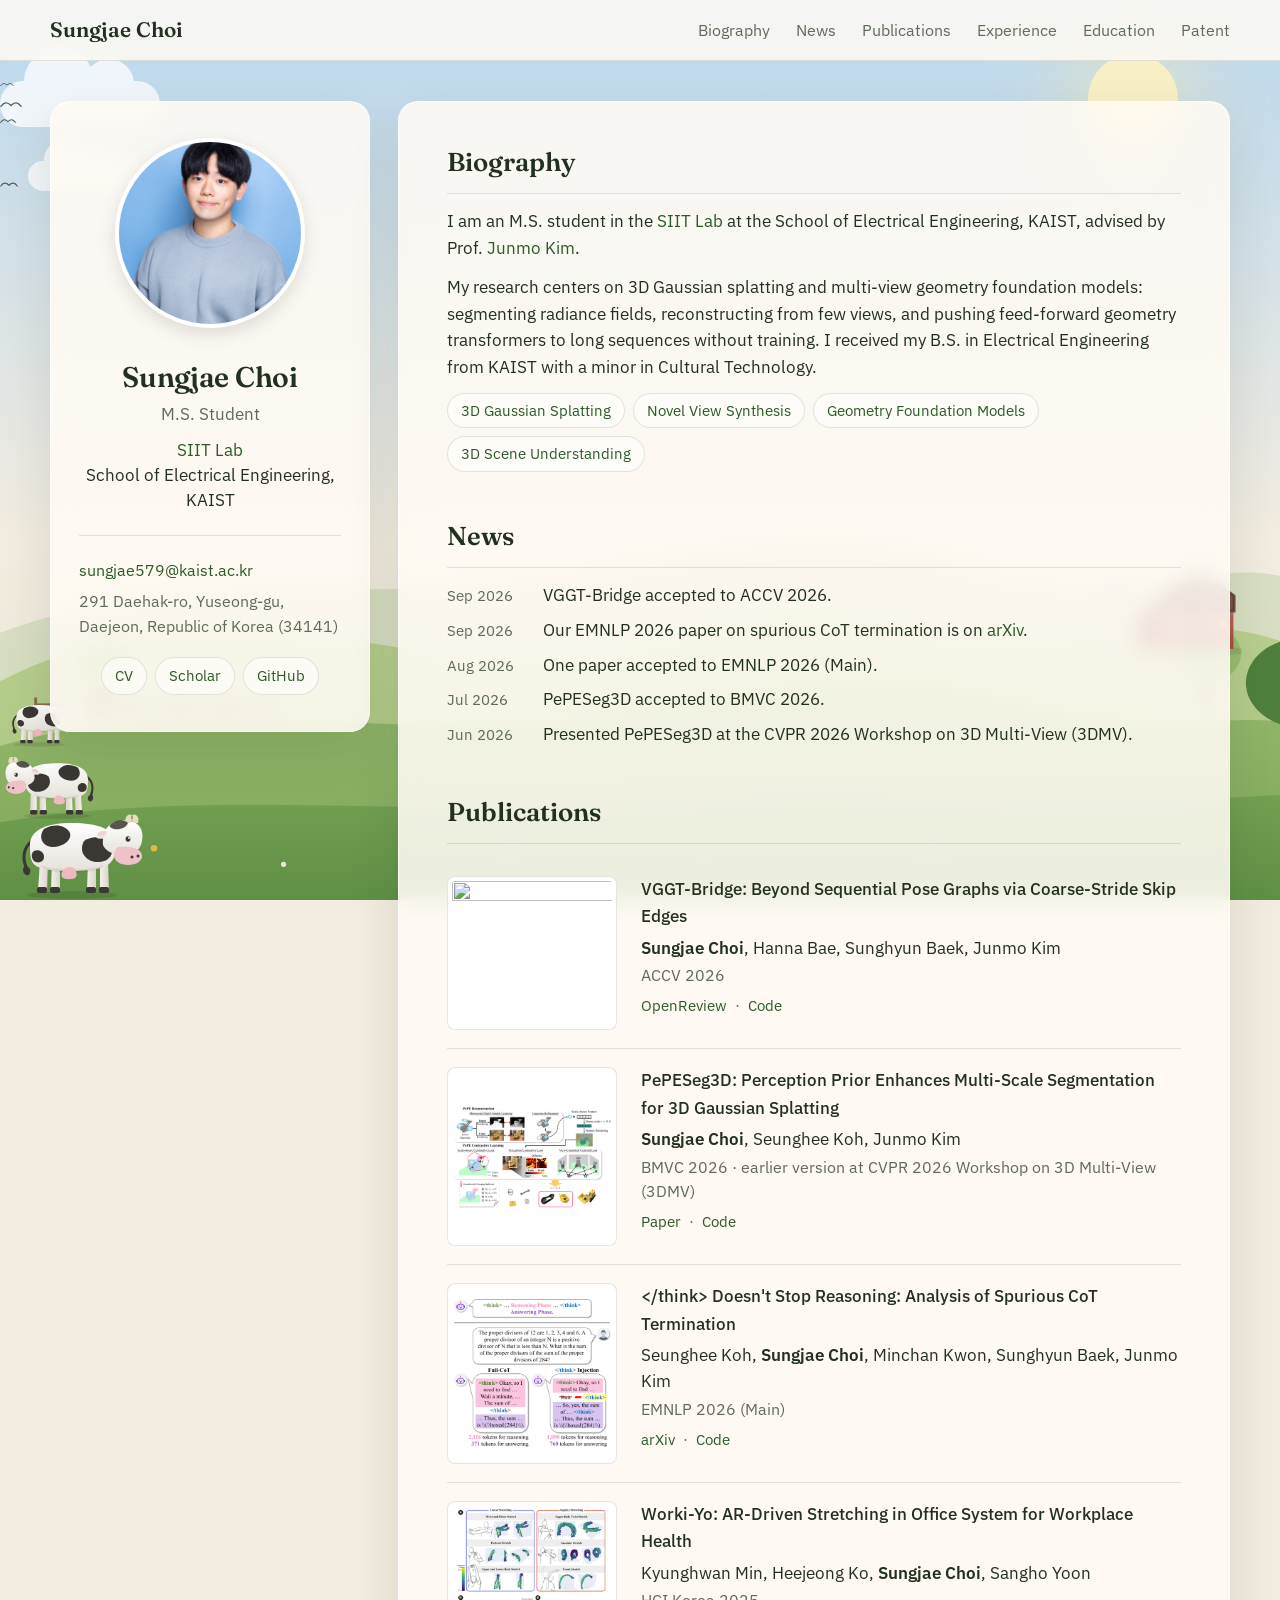
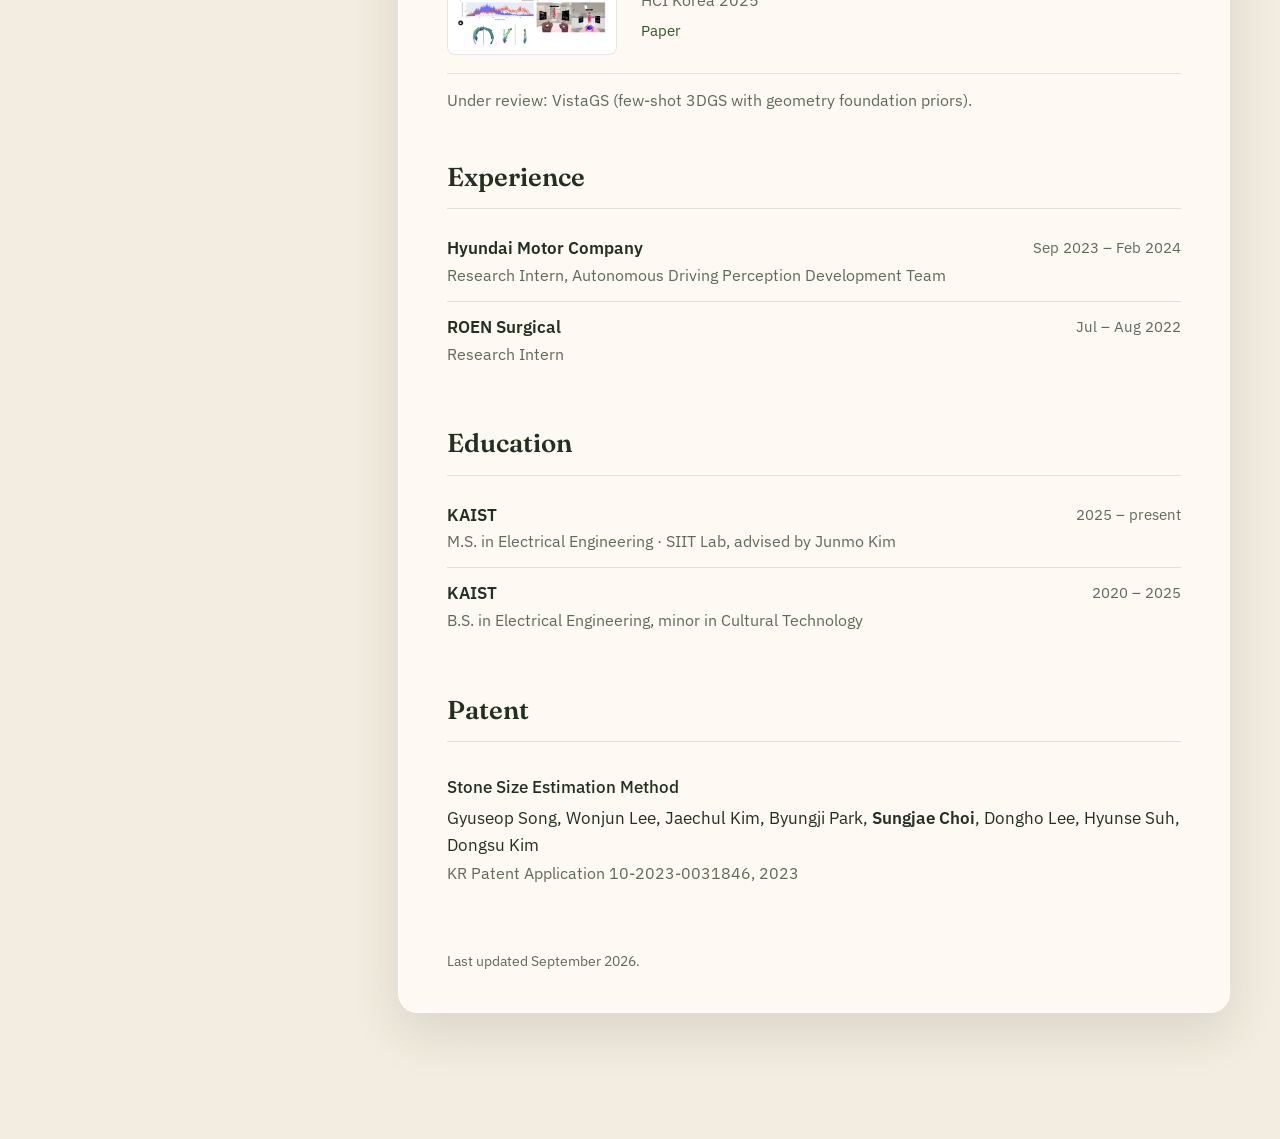
==== index.html @ e8aacbd7 "Add files via upload" ====
<!DOCTYPE html>
<html lang="en">
<head>
<meta charset="UTF-8">
<meta name="viewport" content="width=device-width, initial-scale=1">
<title>Sungjae Choi</title>
<meta name="description" content="Sungjae Choi, M.S. student in Electrical Engineering at KAIST. 3D computer vision, Gaussian splatting, geometry foundation models.">
<link rel="icon" href="data:image/svg+xml,<svg xmlns='http://www.w3.org/2000/svg' viewBox='0 0 100 100'><text y='.9em' font-size='90'>🐄</text></svg>">
<link rel="preconnect" href="https://fonts.googleapis.com">
<link href="https://fonts.googleapis.com/css2?family=Fraunces:opsz,wght@9..144,400;9..144,600&family=IBM+Plex+Sans:ital,wght@0,400;0,500;0,600;1,400&display=swap" rel="stylesheet">
<style>
  :root {
    --ink: #22301f;
    --muted: #5f6b59;
    --link: #2d5a27;
    --rule: rgba(34,48,31,.12);
    --sky-top: #b9d7ee;
    --sky-bot: #f3ece0;
    --hill-far: #b9cf8f;
    --hill-mid: #94b86c;
    --hill-near: #73a052;
    --grass: #5f8f45;
    --tree: #4f7f3d;
    --tree-d: #3f6a32;
    --trunk: #6d4c33;
    --card: rgba(255,251,244,.88);
  }
  * { box-sizing: border-box; }
  html { font-size: clamp(15px, 0.25vw + 13.5px, 17px); scroll-behavior: smooth; scroll-padding-top: 76px; }
  body { margin: 0; font-family: "IBM Plex Sans", system-ui, sans-serif; color: var(--ink); line-height: 1.6; background: var(--sky-bot); min-height: 100vh; }
  a { color: var(--link); text-decoration: none; }
  a:hover, a:focus-visible { text-decoration: underline; }
  a:focus-visible { outline: 2px solid var(--link); outline-offset: 2px; }

  /* ---------- scenery ---------- */
  .scene { position: fixed; inset: 0; z-index: 0; overflow: hidden; pointer-events: none;
    background: linear-gradient(var(--sky-top) 0%, var(--sky-bot) 60%, #e9e6d6 100%); }
  .scene svg { position: absolute; left: 0; width: 100%; }
  .sun { top: 6vh; right: 8vw; width: 90px; height: 90px; border-radius: 50%; background: #fff2c2; box-shadow: 0 0 80px 30px rgba(255,236,170,.45); position: absolute; opacity: .9; }
  .cloud { position: absolute; top: 9vh; width: 160px; height: 46px; background: #fff; border-radius: 40px; opacity: .75; filter: blur(.5px); animation: drift 90s linear infinite; }
  .cloud::before, .cloud::after { content: ""; position: absolute; background: #fff; border-radius: 50%; }
  .cloud::before { width: 70px; height: 70px; left: 24px; top: -34px; }
  .cloud::after  { width: 50px; height: 50px; left: 84px; top: -22px; }
  .cloud.c2 { top: 17vh; transform: scale(.65); animation-duration: 130s; animation-delay: -60s; }
  @keyframes drift { from { left: -220px; } to { left: 110vw; } }
  .birds { position: absolute; top: 0; left: 0; width: 100%; height: 45vh; overflow: visible; }
  .bird { position: absolute; top: var(--by, 12vh); width: var(--bw, 22px); animation: fly var(--bt, 50s) linear infinite; animation-delay: var(--bd, 0s); opacity: .8; }
  .bird svg { overflow: visible; }
  .bird path { animation: flap .9s ease-in-out infinite; animation-delay: var(--bd, 0s); transform-origin: 50% 50%; }
  @keyframes fly  { from { left: -60px; } to { left: 108vw; } }
  @keyframes flap { 0%,100% { transform: scaleY(1) } 50% { transform: scaleY(.35) } }
  .hills { bottom: 0; height: 72vh; }
  .hills.far { z-index: 1; } .hills.mid { z-index: 2; } .hills.near { z-index: 3; }
  .prop { position: absolute; z-index: 3; height: auto; }
  .prop.barn { right: 3vw; bottom: 27vh; width: 150px; left: auto; }
  .prop.fence { left: 2vw; bottom: 20vh; width: 260px; }
  .ufo { position: absolute; z-index: 6; width: 140px; height: 70px; will-change: transform; filter: drop-shadow(0 8px 14px rgba(0,0,0,.18)); }
  .ufo .lights circle { animation: blink 1s linear infinite; }
  .ufo .lights circle:nth-child(2) { animation-delay: .33s; } .ufo .lights circle:nth-child(3) { animation-delay: .66s; }
  @keyframes blink { 0%,60% { fill: #ffe066 } 61%,100% { fill: #b56b6b } }
  .ufo .disc { animation: hover 2.4s ease-in-out infinite; }
  @keyframes hover { 0%,100% { transform: translateY(0) } 50% { transform: translateY(-3px) } }
  .beam { position: absolute; z-index: 5; transform-origin: 50% 0; opacity: 0; pointer-events: none;
          background: linear-gradient(rgba(190,255,190,.85), rgba(160,255,200,.35) 60%, rgba(160,255,200,0));
          clip-path: polygon(38% 0, 62% 0, 100% 100%, 0 100%); transition: opacity .4s; }
  .beam.on { opacity: 1; animation: beamwobble .5s ease-in-out infinite; }
  @keyframes beamwobble { 0%,100% { transform: scaleX(1) } 50% { transform: scaleX(1.06) } }
  .storm { position: absolute; inset: 0; z-index: 4; pointer-events: none; opacity: 0; transition: opacity 1.4s ease;
           background: linear-gradient(rgba(44,36,74,.85) 0%, rgba(74,60,110,.6) 45%, rgba(40,60,50,.35) 100%); }
  .storm.on { opacity: 1; }
  .flash { position: absolute; inset: 0; z-index: 7; pointer-events: none; background: #fff; opacity: 0; }
  .bolt { position: absolute; z-index: 7; width: 90px; height: auto; opacity: 0; pointer-events: none;
          filter: drop-shadow(0 0 8px #fff) drop-shadow(0 0 22px #b9d7ff); }
  .shake { animation: shake .35s linear; }
  @keyframes shake { 0%,100% { transform: translate(0,0) } 20% { transform: translate(-3px,2px) } 40% { transform: translate(3px,-2px) } 60% { transform: translate(-2px,-2px) } 80% { transform: translate(2px,2px) } }
  .herd { position: absolute; left: 0; right: 0; bottom: 0; height: 36vh; z-index: 4; }
  .cow { position: absolute; bottom: var(--y, 4vh); width: var(--w, 110px); height: auto; animation: walk var(--t, 60s) linear infinite; animation-delay: var(--d, 0s); }
  .body { animation: bob 1.2s ease-in-out infinite; transform-origin: 50% 100%; }
  .tail { transform-origin: 32px 40px; animation: swish 3.2s ease-in-out infinite; }
  .head { transform-origin: 104px 40px; animation: nod 2.4s ease-in-out infinite; }
  .leg { transform-box: fill-box; transform-origin: 50% 0; animation: step 1.2s ease-in-out infinite; }
  .leg.lB { animation-delay: -.6s; }
  @keyframes step { 0%,100% { transform: rotate(9deg) } 50% { transform: rotate(-9deg) } }
  @keyframes nod  { 0%,100% { transform: rotate(0deg) } 50% { transform: rotate(3deg) } }
  .cow.rev { animation-name: walkrev; }
  .cow.rev svg { transform: scaleX(-1); }
  @keyframes walk    { from { left: -160px; } to { left: 105vw; } }
  @keyframes walkrev { from { left: 105vw; } to { left: -160px; } }
  @keyframes bob   { 0%,100% { transform: translateY(0) } 50% { transform: translateY(-1.5px) } }
  @keyframes swish { 0%,100% { transform: rotate(-10deg) } 50% { transform: rotate(16deg) } }
  @media (prefers-reduced-motion: reduce) {
    .cloud, .cow, .body, .tail, .head, .leg, .bird, .bird path { animation: none; }
    .cow { left: var(--sx, 20vw); } .cow.rev { left: var(--sx, 60vw); } .bird { left: var(--bsx, 30vw); }
  }

  /* ---------- nav ---------- */
  nav { position: sticky; top: 0; z-index: 20; background: rgba(255,251,244,.85); backdrop-filter: blur(10px); -webkit-backdrop-filter: blur(10px); border-bottom: 1px solid var(--rule); }
  nav .inner { width: min(1180px, 94vw); margin: 0 auto; display: flex; align-items: center; justify-content: space-between; height: 60px; }
  nav .brand { font-family: "Fraunces", Georgia, serif; font-weight: 600; font-size: 1.25rem; color: var(--ink); }
  nav .brand:hover { text-decoration: none; }
  nav ul { list-style: none; display: flex; gap: 26px; margin: 0; padding: 0; }
  nav ul a { color: var(--muted); font-size: .95rem; }
  nav ul a:hover { color: var(--ink); text-decoration: none; }

  /* ---------- layout ---------- */
  .wrap { position: relative; z-index: 10; width: min(1180px, 94vw); margin: 0 auto; padding: 40px 0 14vh; display: grid; grid-template-columns: 320px 1fr; gap: 28px; align-items: start; }
  .card { background: var(--card); backdrop-filter: blur(10px); -webkit-backdrop-filter: blur(10px); border: 1px solid rgba(255,255,255,.7); border-radius: 20px; box-shadow: 0 20px 50px rgba(34,48,31,.12); }
  aside.card { position: sticky; top: 84px; padding: 36px 28px; text-align: center; }
  aside img { width: 190px; height: 190px; object-fit: cover; border-radius: 50%; background: #e8efe4; border: 4px solid #fff; box-shadow: 0 6px 18px rgba(0,0,0,.12); }
  aside h1 { font-family: "Fraunces", Georgia, serif; font-size: 1.7rem; font-weight: 600; margin: 18px 0 2px; letter-spacing: -0.01em; }
  aside .role { color: var(--muted); margin: 0 0 10px; }
  aside .aff { margin: 0; line-height: 1.5; }
  aside hr { border: 0; border-top: 1px solid var(--rule); margin: 22px 0; }
  aside .contact { text-align: left; font-size: .93rem; color: var(--muted); }
  aside .contact p { margin: 0 0 6px; }
  aside .icons { display: flex; justify-content: center; gap: 8px; margin-top: 18px; flex-wrap: wrap; }
  aside .icons a { padding: 6px 13px; border: 1px solid var(--rule); border-radius: 999px; font-size: .9rem; background: rgba(255,255,255,.6); }
  aside .icons a:hover { background: #fff; border-color: var(--link); text-decoration: none; }

  .content.card { padding: 40px 48px; }
  section + section { margin-top: 44px; }
  h2 { font-family: "Fraunces", Georgia, serif; font-size: 1.55rem; font-weight: 600; margin: 0 0 14px; padding-bottom: 10px; border-bottom: 1px solid var(--rule); }
  p { margin: 0 0 12px; }
  .tags { display: flex; flex-wrap: wrap; gap: 8px; margin-top: 6px; }
  .tags span { padding: 5px 13px; border: 1px solid var(--rule); border-radius: 999px; font-size: .88rem; color: var(--link); background: rgba(255,255,255,.5); }

  .news p { display: grid; grid-template-columns: 84px 1fr; gap: 12px; margin: 0 0 8px; }
  .news .d { color: var(--muted); font-size: .92rem; padding-top: 1px; }

  .pub { display: flex; gap: 24px; padding: 18px 0; border-bottom: 1px solid var(--rule); }
  .pub:last-child { border-bottom: 0; }
  .pub img { width: 170px; height: auto; aspect-ratio: 3/2; object-fit: contain; border-radius: 8px; flex-shrink: 0; background: #fff; border: 1px solid var(--rule); padding: 4px; }
  .pub .title { font-weight: 500; font-size: 1.02rem; margin: 0 0 4px; }
  .pub .authors { margin: 0 0 2px; }
  .pub .venue { color: var(--muted); margin: 0 0 6px; font-size: .93rem; }
  .pub .plinks { font-size: .9rem; }
  .pub .plinks a + a::before { content: "·"; color: var(--muted); margin: 0 8px; }
  .me { font-weight: 600; }
  .sub { color: var(--muted); font-size: .93rem; }
  .item { display: grid; grid-template-columns: 1fr auto; gap: 16px; padding: 12px 0; border-bottom: 1px solid var(--rule); }
  .item:last-child { border-bottom: 0; }
  .item .when { color: var(--muted); font-size: .92rem; white-space: nowrap; }
  footer { margin-top: 40px; color: var(--muted); font-size: .85rem; }

  @media (max-width: 900px) {
    .wrap { grid-template-columns: 1fr; }
    aside.card { position: static; }
    nav ul { display: none; }
    .content.card { padding: 28px 22px; }
    .pub { flex-direction: column; gap: 12px; }
    .pub img { width: 100%; }
    .prop.barn { width: 110px; }
    .prop.fence { display: none; }
  }
</style>
</head>
<body>

<div class="scene" aria-hidden="true">
  <div class="sun"></div>
  <div class="cloud"></div>
  <div class="cloud c2"></div>
  <div class="birds">
    <div class="bird" style="--by:11vh; --bw:22px; --bt:48s; --bd:-5s; --bsx:20vw"><svg viewBox="0 0 24 10"><path d="M1,8 Q6,1 12,7 Q18,1 23,8" fill="none" stroke="#3a3f36" stroke-width="1.6" stroke-linecap="round"/></svg></div>
    <div class="bird" style="--by:13vh; --bw:16px; --bt:52s; --bd:-7s; --bsx:24vw"><svg viewBox="0 0 24 10"><path d="M1,8 Q6,1 12,7 Q18,1 23,8" fill="none" stroke="#3a3f36" stroke-width="1.6" stroke-linecap="round"/></svg></div>
    <div class="bird" style="--by:9vh;  --bw:14px; --bt:55s; --bd:-9s; --bsx:28vw"><svg viewBox="0 0 24 10"><path d="M1,8 Q6,1 12,7 Q18,1 23,8" fill="none" stroke="#3a3f36" stroke-width="1.6" stroke-linecap="round"/></svg></div>
    <div class="bird" style="--by:20vh; --bw:18px; --bt:70s; --bd:-40s; --bsx:70vw"><svg viewBox="0 0 24 10"><path d="M1,8 Q6,1 12,7 Q18,1 23,8" fill="none" stroke="#3a3f36" stroke-width="1.6" stroke-linecap="round"/></svg></div>
  </div>
  <svg class="hills far" viewBox="0 0 1440 400" preserveAspectRatio="none">
    <defs>
      <linearGradient id="g1" x1="0" y1="0" x2="0" y2="1"><stop offset="0" stop-color="var(--hill-far)"/><stop offset="1" stop-color="#a8c37e"/></linearGradient>
      <linearGradient id="g2" x1="0" y1="0" x2="0" y2="1"><stop offset="0" stop-color="var(--hill-mid)"/><stop offset="1" stop-color="#7fa65a"/></linearGradient>
      <linearGradient id="g3" x1="0" y1="0" x2="0" y2="1"><stop offset="0" stop-color="var(--hill-near)"/><stop offset="1" stop-color="var(--grass)"/></linearGradient>
    </defs>
    <path fill="#cdd9b6" opacity=".7" d="M0,235 C200,195 360,215 560,205 C760,195 900,165 1100,195 C1260,220 1360,190 1440,200 L1440,400 L0,400 Z"/>
    <path fill="url(#g1)" d="M0,265 C180,215 330,235 520,250 C700,265 830,205 1000,230 C1160,255 1300,215 1440,240 L1440,400 L0,400 Z"/>
  </svg>
  <svg class="hills mid" viewBox="0 0 1440 400" preserveAspectRatio="none">
    <path fill="url(#g2)" d="M0,305 C220,270 400,300 600,290 C800,280 940,245 1140,275 C1300,300 1380,285 1440,290 L1440,400 L0,400 Z"/>
  </svg>
  <svg class="hills near" viewBox="0 0 1440 400" preserveAspectRatio="none">
    <path fill="url(#g3)" d="M0,352 C240,330 480,350 720,340 C960,330 1200,345 1440,335 L1440,400 L0,400 Z"/>
  </svg>
  <svg class="trees" viewBox="0 0 1440 400" preserveAspectRatio="xMidYMax slice" style="bottom:0;height:72vh;z-index:3">
    <g class="tree">
      <rect x="146" y="292" width="8" height="30" fill="var(--trunk)"/>
      <ellipse cx="150" cy="276" rx="30" ry="24" fill="var(--tree)"/>
      <ellipse cx="136" cy="286" rx="18" ry="15" fill="var(--tree-d)" opacity=".6"/>
    </g>
    <g class="tree">
      <rect x="1126" y="286" width="9" height="34" fill="var(--trunk)"/>
      <ellipse cx="1130" cy="266" rx="36" ry="28" fill="var(--tree)"/>
      <ellipse cx="1146" cy="278" rx="20" ry="16" fill="var(--tree-d)" opacity=".6"/>
    </g>
    <g class="tree" opacity=".85">
      <rect x="1066" y="258" width="6" height="22" fill="var(--trunk)"/>
      <ellipse cx="1069" cy="248" rx="22" ry="18" fill="var(--hill-mid)"/>
    </g>
    <g class="tree" opacity=".85">
      <rect x="386" y="262" width="6" height="22" fill="var(--trunk)"/>
      <ellipse cx="389" cy="252" rx="20" ry="17" fill="var(--hill-mid)"/>
    </g>

    <g fill="#f6f1e6" opacity=".9">
      <circle cx="260" cy="364" r="2.2"/><circle cx="300" cy="372" r="1.8"/><circle cx="640" cy="366" r="2"/>
      <circle cx="900" cy="370" r="2.2"/><circle cx="1340" cy="360" r="1.9"/><circle cx="500" cy="378" r="1.6"/>
    </g>
    <g fill="#f4c04a" opacity=".85">
      <circle cx="420" cy="368" r="2"/><circle cx="760" cy="374" r="1.8"/><circle cx="1120" cy="366" r="2"/>
    </g>
  </svg>
  <svg class="prop barn" viewBox="0 0 140 90">
    <defs>
      <linearGradient id="bw" x1="0" y1="0" x2="0" y2="1"><stop offset="0" stop-color="#c4655a"/><stop offset="1" stop-color="#a8493f"/></linearGradient>
      <linearGradient id="bs" x1="0" y1="0" x2="0" y2="1"><stop offset="0" stop-color="#9d4139"/><stop offset="1" stop-color="#7f332c"/></linearGradient>
      <linearGradient id="br" x1="0" y1="0" x2="1" y2="0"><stop offset="0" stop-color="#5e4038"/><stop offset="1" stop-color="#7a534a"/></linearGradient>
      <linearGradient id="si" x1="0" y1="0" x2="1" y2="0"><stop offset="0" stop-color="#a9b0a8"/><stop offset=".5" stop-color="#e2e6df"/><stop offset="1" stop-color="#b6bcb3"/></linearGradient>
    </defs>
    <g class="barn">
      <ellipse cx="78" cy="84" rx="70" ry="5" fill="#000" opacity=".08"/>
      <rect x="10" y="30" width="24" height="52" rx="2" fill="url(#si)"/>
      <path d="M10,30 a12,9 0 0 1 24,0 z" fill="#c9cfc6"/>
      <path d="M12,42 h20 M12,54 h20 M12,66 h20" stroke="#8f968c" stroke-width=".8" opacity=".7"/>
      <rect x="42" y="46" width="24" height="36" fill="url(#bs)"/>
      <path d="M42,46 L66,38 L66,46 Z" fill="#6b2b25"/>
      <rect x="66" y="46" width="66" height="36" fill="url(#bw)"/>
      <g stroke="#8f3a30" stroke-width=".7" opacity=".45"><path d="M74,46 v36 M82,46 v36 M90,46 v36 M108,46 v36 M116,46 v36 M124,46 v36"/></g>
      <path d="M64,48 L64,32 L80,20 L99,14 L118,20 L134,32 L134,48 Z" fill="url(#br)"/>
      <path d="M66,46 L66,33 L80,22 L99,16 L118,22 L132,33 L132,46 Z" fill="none" stroke="#3f2b26" stroke-width="1.2" opacity=".5"/>
      <rect x="90" y="60" width="18" height="22" rx="1" fill="#4a2723"/>
      <path d="M91,61 L107,81 M107,61 L91,81" stroke="#e6d6bb" stroke-width="1.2" opacity=".85"/>
      <rect x="94" y="26" width="10" height="10" rx="1" fill="#4a2723"/>
      <path d="M94,31 h10 M99,26 v10" stroke="#e6d6bb" stroke-width=".9" opacity=".7"/>
      <rect x="73" y="54" width="8" height="8" fill="#f2e7cc" stroke="#6b2b25" stroke-width="1"/>
      <rect x="117" y="54" width="8" height="8" fill="#f2e7cc" stroke="#6b2b25" stroke-width="1"/>
      <path d="M99,14 v-7 M95,8 h8" stroke="#3f2b26" stroke-width="1.3" stroke-linecap="round"/>
      <path d="M99,7 l4,-2 l-4,-2 z" fill="#3f2b26"/>
    </g>
  </svg>
  <svg class="prop fence" viewBox="0 0 270 30">
    <g class="fence" stroke="#8b6a4a" stroke-width="3" stroke-linecap="round">
      <path d="M10,8 v18 M60,6 v18 M110,5 v18 M160,4 v18 M210,4 v18 M260,5 v18"/>
      <path d="M10,14 L260,11 M10,21 L260,18" stroke-width="2.2"/>
    </g>
  </svg>
  <svg width="0" height="0" style="position:absolute" aria-hidden="true">
    <defs>
      <linearGradient id="cowbody" x1="0" y1="0" x2="0" y2="1"><stop offset="0" stop-color="#ffffff"/><stop offset="1" stop-color="#e6e2da"/></linearGradient>
      <linearGradient id="cowleg" x1="0" y1="0" x2="1" y2="0"><stop offset="0" stop-color="#f4f1ea"/><stop offset="1" stop-color="#d9d4ca"/></linearGradient>
      <symbol id="cow-a" viewBox="0 0 150 100">
        <ellipse cx="72" cy="94" rx="46" ry="4" fill="#000" opacity=".10"/>
        <g class="leg lA"><path d="M40,60 l-2,30 h9 l1,-30z" fill="url(#cowleg)"/><rect x="37" y="86" width="10" height="6" rx="2" fill="#3b3733"/></g>
        <g class="leg lB"><path d="M52,60 l-1,30 h9 l0,-30z" fill="url(#cowleg)"/><rect x="50" y="86" width="10" height="6" rx="2" fill="#3b3733"/></g>
        <g class="leg lA"><path d="M88,60 l-1,30 h9 l0,-30z" fill="url(#cowleg)"/><rect x="86" y="86" width="10" height="6" rx="2" fill="#3b3733"/></g>
        <g class="leg lB"><path d="M100,60 l0,30 h9 l-1,-30z" fill="url(#cowleg)"/><rect x="99" y="86" width="10" height="6" rx="2" fill="#3b3733"/></g>
        <g class="body">
          <path class="tail" d="M32,40 c-8,6 -10,16 -6,26" fill="none" stroke="#3b3733" stroke-width="3" stroke-linecap="round"/>
          <path d="M26,64 c-4,2 -4,8 0,10 c3,1 5,-2 4,-6z" fill="#3b3733" class="tuft"/>
          <path d="M30,44 c0,-14 14,-22 42,-22 c26,0 42,6 44,20 c1,10 -2,20 -12,24 c-14,5 -52,6 -66,0 c-8,-3 -8,-12 -8,-22z" fill="url(#cowbody)"/>
          <path d="M40,64 c14,6 50,6 64,0 c-4,6 -20,8 -32,8 c-12,0 -28,-2 -32,-8z" fill="#000" opacity=".07"/>
          <path d="M70,66 c-6,0 -10,6 -8,10 c2,3 12,3 14,0 c2,-4 -1,-10 -6,-10z" fill="#f0b8bf"/>
          <path d="M44,28 c10,-6 22,-4 26,4 c2,8 -8,14 -18,14 c-10,-1 -14,-10 -8,-18z" fill="#3b3733"/>
          <path d="M84,40 c12,-8 26,-2 28,8 c1,8 -6,14 -16,13 c-10,-1 -18,-10 -12,-21z" fill="#3b3733"/>
          <path d="M34,50 c4,-2 10,0 10,6 c0,5 -6,7 -10,4 c-3,-3 -3,-8 0,-10z" fill="#3b3733"/>
          <g class="head">
            <path d="M104,34 c2,-12 14,-16 26,-14 c10,2 14,10 12,20 c-1,8 -8,14 -16,14 c-10,0 -18,-2 -22,-8 c-2,-3 -1,-8 0,-12z" fill="url(#cowbody)"/>
            <path d="M118,46 c10,-1 22,0 24,8 c1,6 -6,10 -14,10 c-8,0 -14,-4 -14,-10 c0,-4 2,-7 4,-8z" fill="#eec2c8"/>
            <circle cx="132" cy="56" r="1.5" fill="#3b3733"/><circle cx="138" cy="55" r="1.5" fill="#3b3733"/>
            <path d="M126,22 c-2,-6 2,-10 6,-8 c2,2 0,6 -2,8z M138,22 c2,-6 -2,-10 -6,-8 c-2,2 0,6 2,8z" fill="#e8dcc0"/>
            <path d="M106,30 c-8,-2 -12,2 -10,6 c2,3 8,2 12,-2z" fill="url(#cowbody)"/>
            <path d="M106,30 c-6,-1 -9,2 -8,4 c1,2 6,1 9,-2z" fill="#eec2c8" opacity=".7"/>
            <ellipse cx="128" cy="38" rx="2.4" ry="2.8" fill="#3b3733"/><circle cx="129" cy="37" r=".9" fill="#fff"/>
            <path d="M110,24 c6,-6 14,-6 18,-2 c-2,5 -8,7 -14,6 c-4,-1 -5,-3 -4,-4z" fill="#3b3733" opacity=".85"/>
          </g>
        </g>
      </symbol>
    </defs>
  </svg>

  <div class="herd">
    <div class="cow" style="--w:150px; --y:11vh; --t:80s; --d:-10s; --sx:15vw"><svg viewBox="0 0 150 100"><use href="#cow-a"/></svg></div>
    <div class="cow rev" style="--w:110px; --y:17vh; --t:100s; --d:-40s; --sx:65vw"><svg viewBox="0 0 150 100"><use href="#cow-a"/></svg></div>
    <div class="cow" style="--w:82px; --y:23vh; --t:125s; --d:-70s; --sx:40vw"><svg viewBox="0 0 150 100"><use href="#cow-a"/></svg></div>
  </div>
</div>
</div>


<nav>
  <div class="inner">
    <a class="brand" href="#top">Sungjae Choi</a>
    <ul>
      <li><a href="#bio">Biography</a></li>
      <li><a href="#news">News</a></li>
      <li><a href="#publications">Publications</a></li>
      <li><a href="#experience">Experience</a></li>
      <li><a href="#education">Education</a></li>
      <li><a href="#patent">Patent</a></li>
    </ul>
  </div>
</nav>

<div class="wrap" id="top">
  <aside class="card">
    <img src="img/profile.jpg" alt="Sungjae Choi">
    <h1>Sungjae Choi</h1>
    <p class="role">M.S. Student</p>
    <p class="aff"><a href="https://siit.kaist.ac.kr">SIIT Lab</a><br>School of Electrical Engineering,<br>KAIST</p>
    <hr>
    <div class="contact">
      <p><a href="mailto:sungjae579@kaist.ac.kr">sungjae579@kaist.ac.kr</a></p>
      <p>291 Daehak-ro, Yuseong-gu,<br>Daejeon, Republic of Korea (34141)</p>
    </div>
    <div class="icons">
      <a href="cv.pdf">CV</a>
      <a href="https://scholar.google.com/citations?user=sRtXNC8AAAAJ&hl">Scholar</a>
      <a href="https://github.com/BeCow5X5">GitHub</a>
    </div>
  </aside>

  <div class="content card">
    <section id="bio">
      <h2>Biography</h2>
      <p>I am an M.S. student in the <a href="https://siit.kaist.ac.kr">SIIT Lab</a> at the School of Electrical Engineering, KAIST, advised by Prof. <a href="https://scholar.google.com/citations?hl=ko&user=GdQtWNQAAAAJ">Junmo Kim</a>.</p>
      <p>My research centers on 3D Gaussian splatting and multi-view geometry foundation models: segmenting radiance fields, reconstructing from few views, and pushing feed-forward geometry transformers to long sequences without training. I received my B.S. in Electrical Engineering from KAIST with a minor in Cultural Technology.</p>
      <div class="tags"><span>3D Gaussian Splatting</span><span>Novel View Synthesis</span><span>Geometry Foundation Models</span><span>3D Scene Understanding</span></div>
    </section>

    <section id="news" class="news">
      <h2>News</h2>
      <p><span class="d">Sep 2026</span><span>VGGT-Bridge accepted to ACCV 2026.</span></p>
      <p><span class="d">Sep 2026</span><span>Our EMNLP 2026 paper on spurious CoT termination is on <a href="https://arxiv.org/abs/2609.03633">arXiv</a>.</span></p>
      <p><span class="d">Aug 2026</span><span>One paper accepted to EMNLP 2026 (Main).</span></p>
      <p><span class="d">Jul 2026</span><span>PePESeg3D accepted to BMVC 2026.</span></p>
      <p><span class="d">Jun 2026</span><span>Presented PePESeg3D at the CVPR 2026 Workshop on 3D Multi-View (3DMV).</span></p>
    </section>

    <section id="publications">
      <h2>Publications</h2>
      <div class="pub">
        <img src="img/vggt-bridge.png" alt="">
        <div>
          <p class="title">VGGT-Bridge: Beyond Sequential Pose Graphs via Coarse-Stride Skip Edges</p>
          <p class="authors"><span class="me">Sungjae Choi</span>, Hanna Bae, Sunghyun Baek, Junmo Kim</p>
          <p class="venue">ACCV 2026</p>
          <p class="plinks"><a href="https://openreview.net/forum?id=8KnzSt43fh">OpenReview</a><a href="#">Code</a></p>
        </div>
      </div>
      <div class="pub">
        <img src="img/pepeseg3d.png" alt="">
        <div>
          <p class="title">PePESeg3D: Perception Prior Enhances Multi-Scale Segmentation for 3D Gaussian Splatting</p>
          <p class="authors"><span class="me">Sungjae Choi</span>, Seunghee Koh, Junmo Kim</p>
          <p class="venue">BMVC 2026 · earlier version at CVPR 2026 Workshop on 3D Multi-View (3DMV)</p>
          <p class="plinks"><a href="#">Paper</a><a href="https://github.com/BeCow5X5/PePESeg3D">Code</a></p>
        </div>
      </div>
      <div class="pub">
        <img src="img/eab.png" alt="">
        <div>
          <p class="title">&lt;/think&gt; Doesn't Stop Reasoning: Analysis of Spurious CoT Termination</p>
          <p class="authors">Seunghee Koh, <span class="me">Sungjae Choi</span>, Minchan Kwon, Sunghyun Baek, Junmo Kim</p>
          <p class="venue">EMNLP 2026 (Main)</p>
          <p class="plinks"><a href="https://arxiv.org/abs/2609.03633">arXiv</a><a href="https://github.com/Seunghee-Koh/Spurious-CoT-Termination">Code</a></p>
        </div>
      </div>
      <div class="pub">
        <img src="img/workiyo.png" alt="">
        <div>
          <p class="title">Worki-Yo: AR-Driven Stretching in Office System for Workplace Health</p>
          <p class="authors">Kyunghwan Min, Heejeong Ko, <span class="me">Sungjae Choi</span>, Sangho Yoon</p>
          <p class="venue">HCI Korea 2025</p>
          <p class="plinks"><a href="https://www.dbpia.co.kr/journal/articleDetail?nodeId=NODE12131624">Paper</a></p>
        </div>
      </div>
      <p class="sub" style="margin-top:14px">Under review: VistaGS (few-shot 3DGS with geometry foundation priors).</p>
    </section>

    <section id="experience">
      <h2>Experience</h2>
      <div class="item"><div><span class="me">Hyundai Motor Company</span><br><span class="sub">Research Intern, Autonomous Driving Perception Development Team</span></div><div class="when">Sep 2023 – Feb 2024</div></div>
      <div class="item"><div><span class="me">ROEN Surgical</span><br><span class="sub">Research Intern</span></div><div class="when">Jul – Aug 2022</div></div>
    </section>

    <section id="education">
      <h2>Education</h2>
      <div class="item"><div><span class="me">KAIST</span><br><span class="sub">M.S. in Electrical Engineering · SIIT Lab, advised by Junmo Kim</span></div><div class="when">2025 – present</div></div>
      <div class="item"><div><span class="me">KAIST</span><br><span class="sub">B.S. in Electrical Engineering, minor in Cultural Technology</span></div><div class="when">2020 – 2025</div></div>
    </section>

    <section id="patent">
      <h2>Patent</h2>
      <div class="pub"><div>
        <p class="title">Stone Size Estimation Method</p>
        <p class="authors">Gyuseop Song, Wonjun Lee, Jaechul Kim, Byungji Park, <span class="me">Sungjae Choi</span>, Dongho Lee, Hyunse Suh, Dongsu Kim</p>
        <p class="venue">KR Patent Application 10-2023-0031846, 2023</p>
      </div></div>
    </section>

    <footer>Last updated September 2026.</footer>
  </div>
</div>
<script>
  // ---- alien abduction ----
  (function () {
    if (matchMedia('(prefers-reduced-motion: reduce)').matches) return;
    const scene = document.querySelector('.scene');
    const cows = [...document.querySelectorAll('.cow')];
    const storm = document.createElement('div'); storm.className = 'storm'; scene.appendChild(storm);
    const flash = document.createElement('div'); flash.className = 'flash'; scene.appendChild(flash);
    const BOLT = `<svg viewBox="0 0 60 160"><path d="M34,0 L8,74 L28,74 L14,160 L54,60 L32,60 L46,0 Z" fill="#fff8d6" stroke="#dfeaff" stroke-width="2" stroke-linejoin="round"/></svg>`;
    function lightning(x) {
      const b = document.createElement('div'); b.className = 'bolt'; b.innerHTML = BOLT;
      b.style.left = (x - 45 + (Math.random() * 160 - 80)) + 'px'; b.style.top = (-10 + Math.random() * 40) + 'px';
      b.style.transform = `rotate(${Math.random() * 24 - 12}deg) scale(${1.2 + Math.random() * .8})`;
      scene.appendChild(b);
      b.animate([{ opacity: 0 }, { opacity: 1, offset: .1 }, { opacity: .2, offset: .25 }, { opacity: 1, offset: .35 }, { opacity: 0 }],
                { duration: 380, fill: 'forwards' }).onfinish = () => b.remove();
      flash.animate([{ opacity: 0 }, { opacity: .75, offset: .1 }, { opacity: .1, offset: .3 }, { opacity: .5, offset: .4 }, { opacity: 0 }],
                    { duration: 420 });
      [scene, document.querySelector('.wrap')].forEach(el => { el.classList.remove('shake'); void el.offsetWidth; el.classList.add('shake'); });
    }
    let busy = false;
    const UFO = `<svg viewBox="0 0 140 70" width="140" height="70">
      <g class="disc">
        <ellipse cx="70" cy="28" rx="26" ry="18" fill="#cfe9ff" opacity=".9"/>
        <ellipse cx="62" cy="22" rx="8" ry="5" fill="#fff" opacity=".8"/>
        <ellipse cx="70" cy="42" rx="62" ry="14" fill="#8e97a3"/>
        <ellipse cx="70" cy="38" rx="58" ry="10" fill="#c2c9d2"/>
        <ellipse cx="70" cy="34" rx="40" ry="5" fill="#e6ebf0" opacity=".7"/>
        <g class="lights"><circle cx="30" cy="47" r="3.5"/><circle cx="70" cy="52" r="3.5"/><circle cx="110" cy="47" r="3.5"/></g>
      </g></svg>`;
    function visibleCows() {
      const w = document.querySelector('.wrap').getBoundingClientRect();
      return cows.filter(c => {
        const r = c.getBoundingClientRect(); const cx = r.left + r.width / 2;
        const inGutter = cx < w.left - 40 || cx > w.right + 40;          // not behind the content cards
        const onScreen = r.left > 60 && r.right < innerWidth - 60;
        return inGutter && onScreen;
      });
    }
    function abduct(tries = 0) {
      if (busy || document.hidden) return;
      const pool = visibleCows();
      if (!pool.length) { if (tries < 30) setTimeout(() => abduct(tries + 1), 2000); return; }
      busy = true;
      const cow = pool[Math.floor(Math.random() * pool.length)];
      const r = cow.getBoundingClientRect();
      // freeze cow where it is
      cow.style.left = r.left + 'px'; cow.style.animation = 'none';
      const cx = r.left + r.width / 2;
      const ufo = document.createElement('div'); ufo.className = 'ufo'; ufo.innerHTML = UFO;
      const ufoTop = Math.max(90, r.top - Math.min(260, r.top * 0.6));
      ufo.style.left = (cx - 70) + 'px'; ufo.style.top = ufoTop + 'px';
      scene.appendChild(ufo);
      const beam = document.createElement('div'); beam.className = 'beam';
      const bw = Math.max(120, r.width * 1.6);
      beam.style.left = (cx - bw / 2) + 'px'; beam.style.top = (ufoTop + 44) + 'px';
      beam.style.width = bw + 'px'; beam.style.height = (r.bottom - ufoTop - 44) + 'px';
      scene.appendChild(beam);
      storm.classList.add('on');
      setTimeout(() => lightning(cx + 120), 700);
      const arrive = ufo.animate([
        { transform: 'translate(-40vw,-40vh) rotate(-8deg)', opacity: 0 },
        { transform: 'translate(6px,8px) rotate(3deg)', opacity: 1, offset: .85 },
        { transform: 'translate(0,0) rotate(0)', opacity: 1 }
      ], { duration: 1600, easing: 'cubic-bezier(.2,.8,.2,1)', fill: 'forwards' });
      arrive.onfinish = () => {
        beam.classList.add('on');
        setTimeout(() => {
          const lift = r.top - (ufoTop + 30);
          const up = cow.animate([
            { transform: 'translateY(0) rotate(0) scale(1)', opacity: 1 },
            { transform: `translateY(-${lift * .3}px) rotate(-12deg) scale(.95)`, opacity: 1, offset: .3 },
            { transform: `translateY(-${lift}px) rotate(25deg) scale(.15)`, opacity: 0 }
          ], { duration: 2400, easing: 'cubic-bezier(.4,0,.8,.2)', fill: 'forwards' });
          up.onfinish = () => {
            beam.classList.remove('on');
            setTimeout(() => {
              if (Math.random() < .5) lightning(cx - 160);
              ufo.animate([
                { transform: 'translate(0,0)' },
                { transform: 'translate(-6px,4px)', offset: .15 },
                { transform: 'translate(6px,-4px)', offset: .3 },
                { transform: 'translate(120vw,-45vh) rotate(10deg)', opacity: 0 }
              ], { duration: 1100, easing: 'cubic-bezier(.7,0,1,.4)', fill: 'forwards' }).onfinish = () => {
                ufo.remove(); beam.remove(); storm.classList.remove('on');
                setTimeout(() => {   // cow is returned, walks back in from the edge
                  up.cancel(); cow.style.left = ''; cow.style.animation = 'none';
                  void cow.offsetWidth; cow.style.animation = ''; cow.style.animationDelay = '0s';
                  busy = false;
                }, 2500);
              };
            }, 500);
          };
        }, 700);
      };
    }
    function schedule() { setTimeout(() => { abduct(); schedule(); }, 35000 + Math.random() * 25000); }
    setTimeout(abduct, 12000); schedule();
  })();

  document.querySelectorAll('a[href^="#"]').forEach(a => {
    a.addEventListener('click', e => {
      const t = document.querySelector(a.getAttribute('href'));
      if (!t) return;
      e.preventDefault();
      t.scrollIntoView({ behavior: 'smooth', block: 'start' });
    });
  });
</script>
</body>
</html>
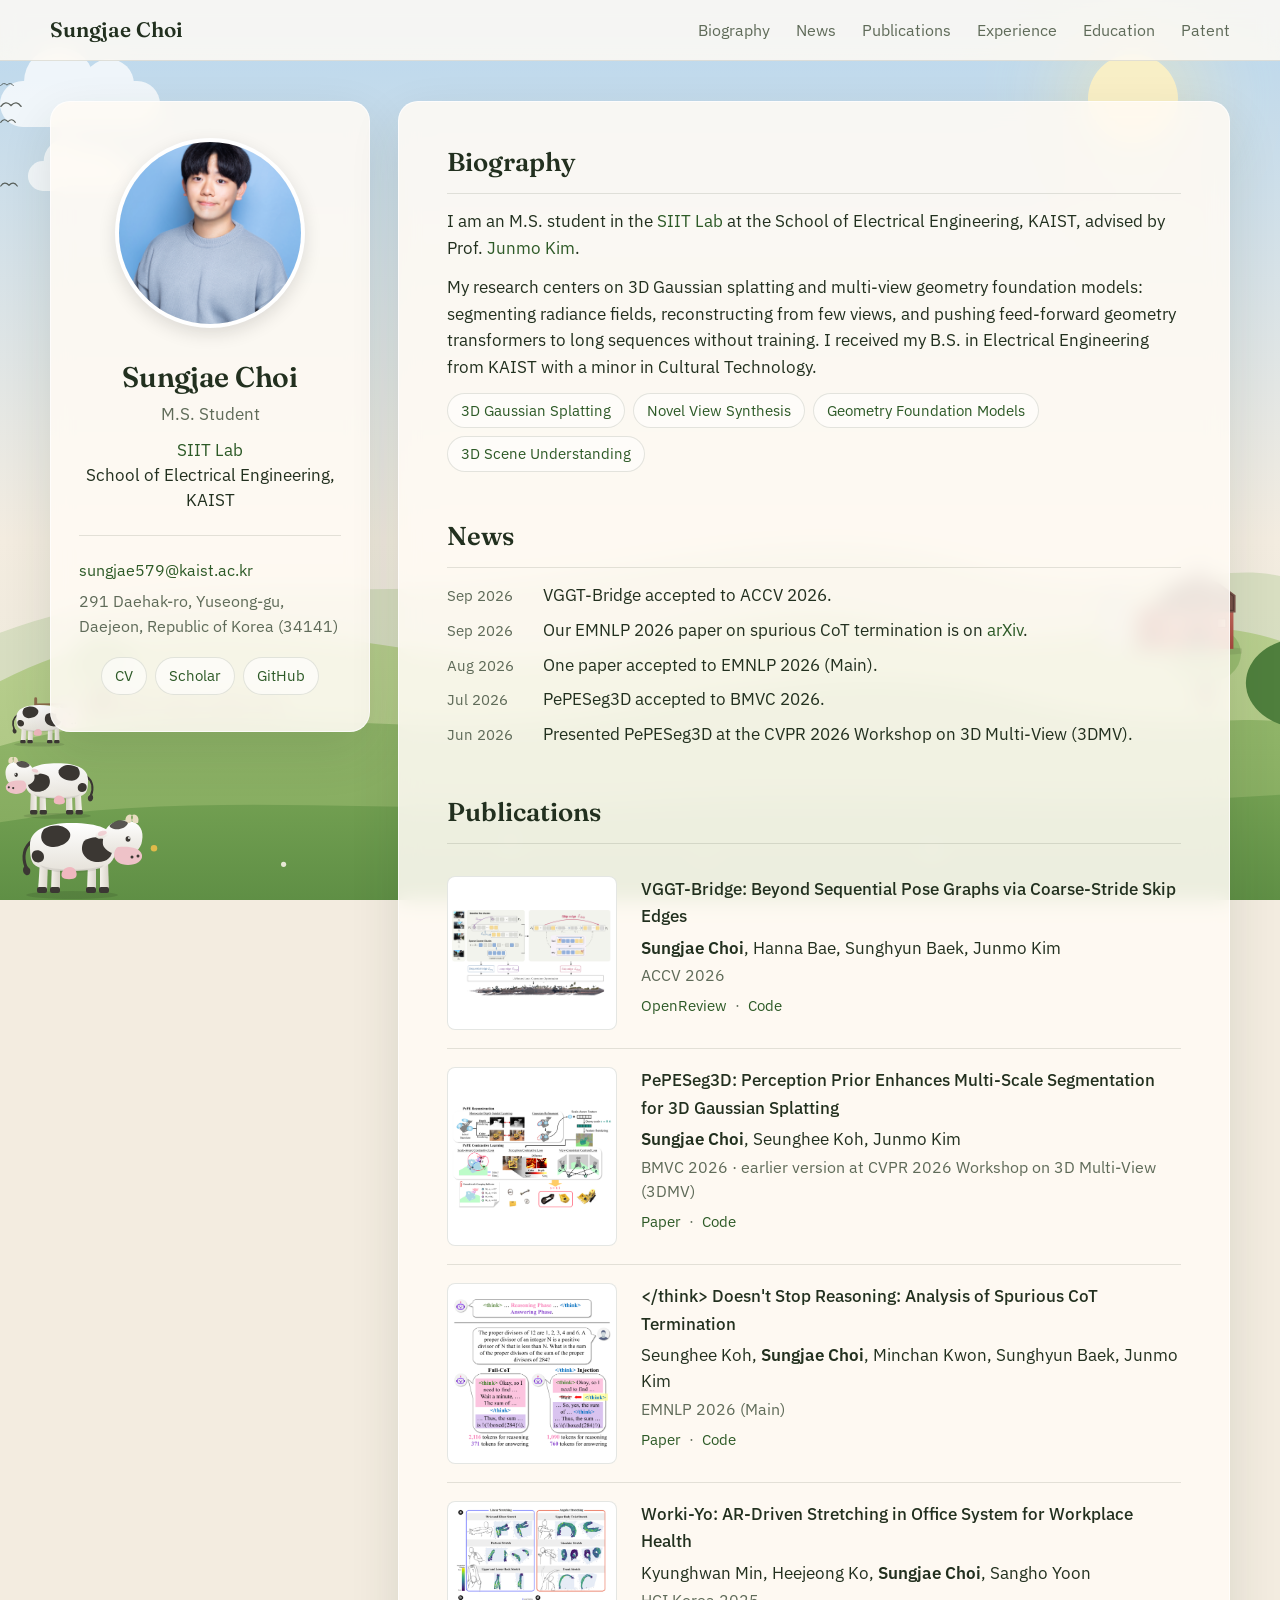
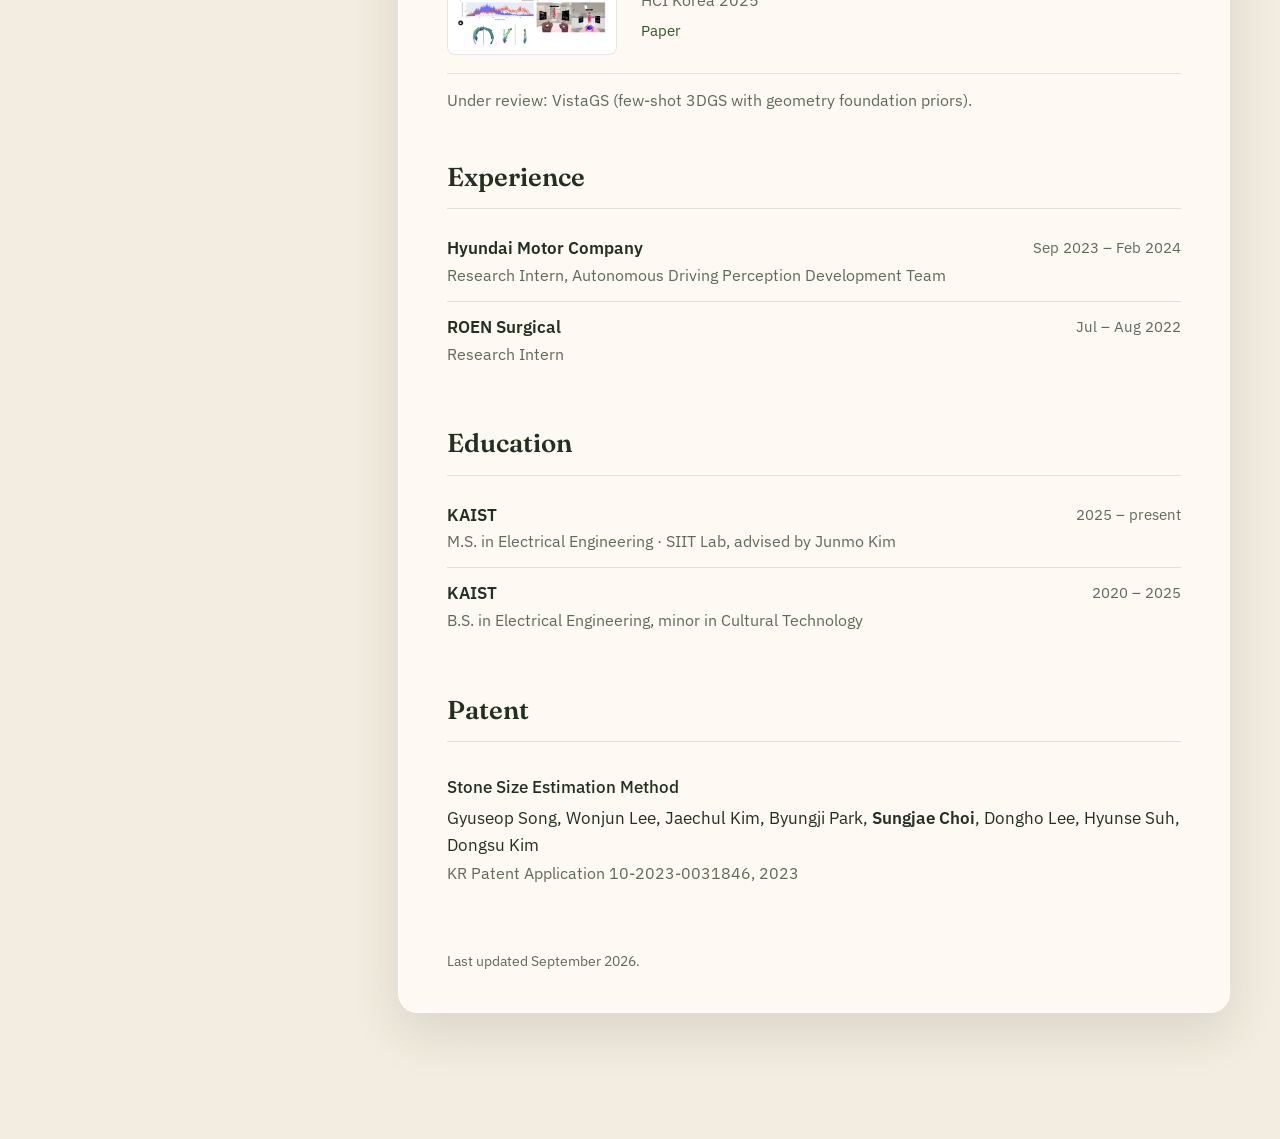
==== commit add8c01b: "Update links to papers in index.html" ====
--- a/index.html
+++ b/index.html
@@ -338,7 +338,7 @@
     <section id="publications">
       <h2>Publications</h2>
       <div class="pub">
-        <img src="img/vggt-bridge.png" alt="">
+        <img src="img/vggt-bridge.jpg" alt="">
         <div>
           <p class="title">VGGT-Bridge: Beyond Sequential Pose Graphs via Coarse-Stride Skip Edges</p>
           <p class="authors"><span class="me">Sungjae Choi</span>, Hanna Bae, Sunghyun Baek, Junmo Kim</p>
@@ -352,7 +352,7 @@
           <p class="title">PePESeg3D: Perception Prior Enhances Multi-Scale Segmentation for 3D Gaussian Splatting</p>
           <p class="authors"><span class="me">Sungjae Choi</span>, Seunghee Koh, Junmo Kim</p>
           <p class="venue">BMVC 2026 · earlier version at CVPR 2026 Workshop on 3D Multi-View (3DMV)</p>
-          <p class="plinks"><a href="#">Paper</a><a href="https://github.com/BeCow5X5/PePESeg3D">Code</a></p>
+          <p class="plinks"><a href="https://arxiv.org/abs/2609.28645">Paper</a><a href="https://github.com/BeCow5X5/PePESeg3D">Code</a></p>
         </div>
       </div>
       <div class="pub">
@@ -361,7 +361,7 @@
           <p class="title">&lt;/think&gt; Doesn't Stop Reasoning: Analysis of Spurious CoT Termination</p>
           <p class="authors">Seunghee Koh, <span class="me">Sungjae Choi</span>, Minchan Kwon, Sunghyun Baek, Junmo Kim</p>
           <p class="venue">EMNLP 2026 (Main)</p>
-          <p class="plinks"><a href="https://arxiv.org/abs/2609.03633">arXiv</a><a href="https://github.com/Seunghee-Koh/Spurious-CoT-Termination">Code</a></p>
+          <p class="plinks"><a href="https://arxiv.org/abs/2609.03633">Paper</a><a href="https://github.com/Seunghee-Koh/Spurious-CoT-Termination">Code</a></p>
         </div>
       </div>
       <div class="pub">
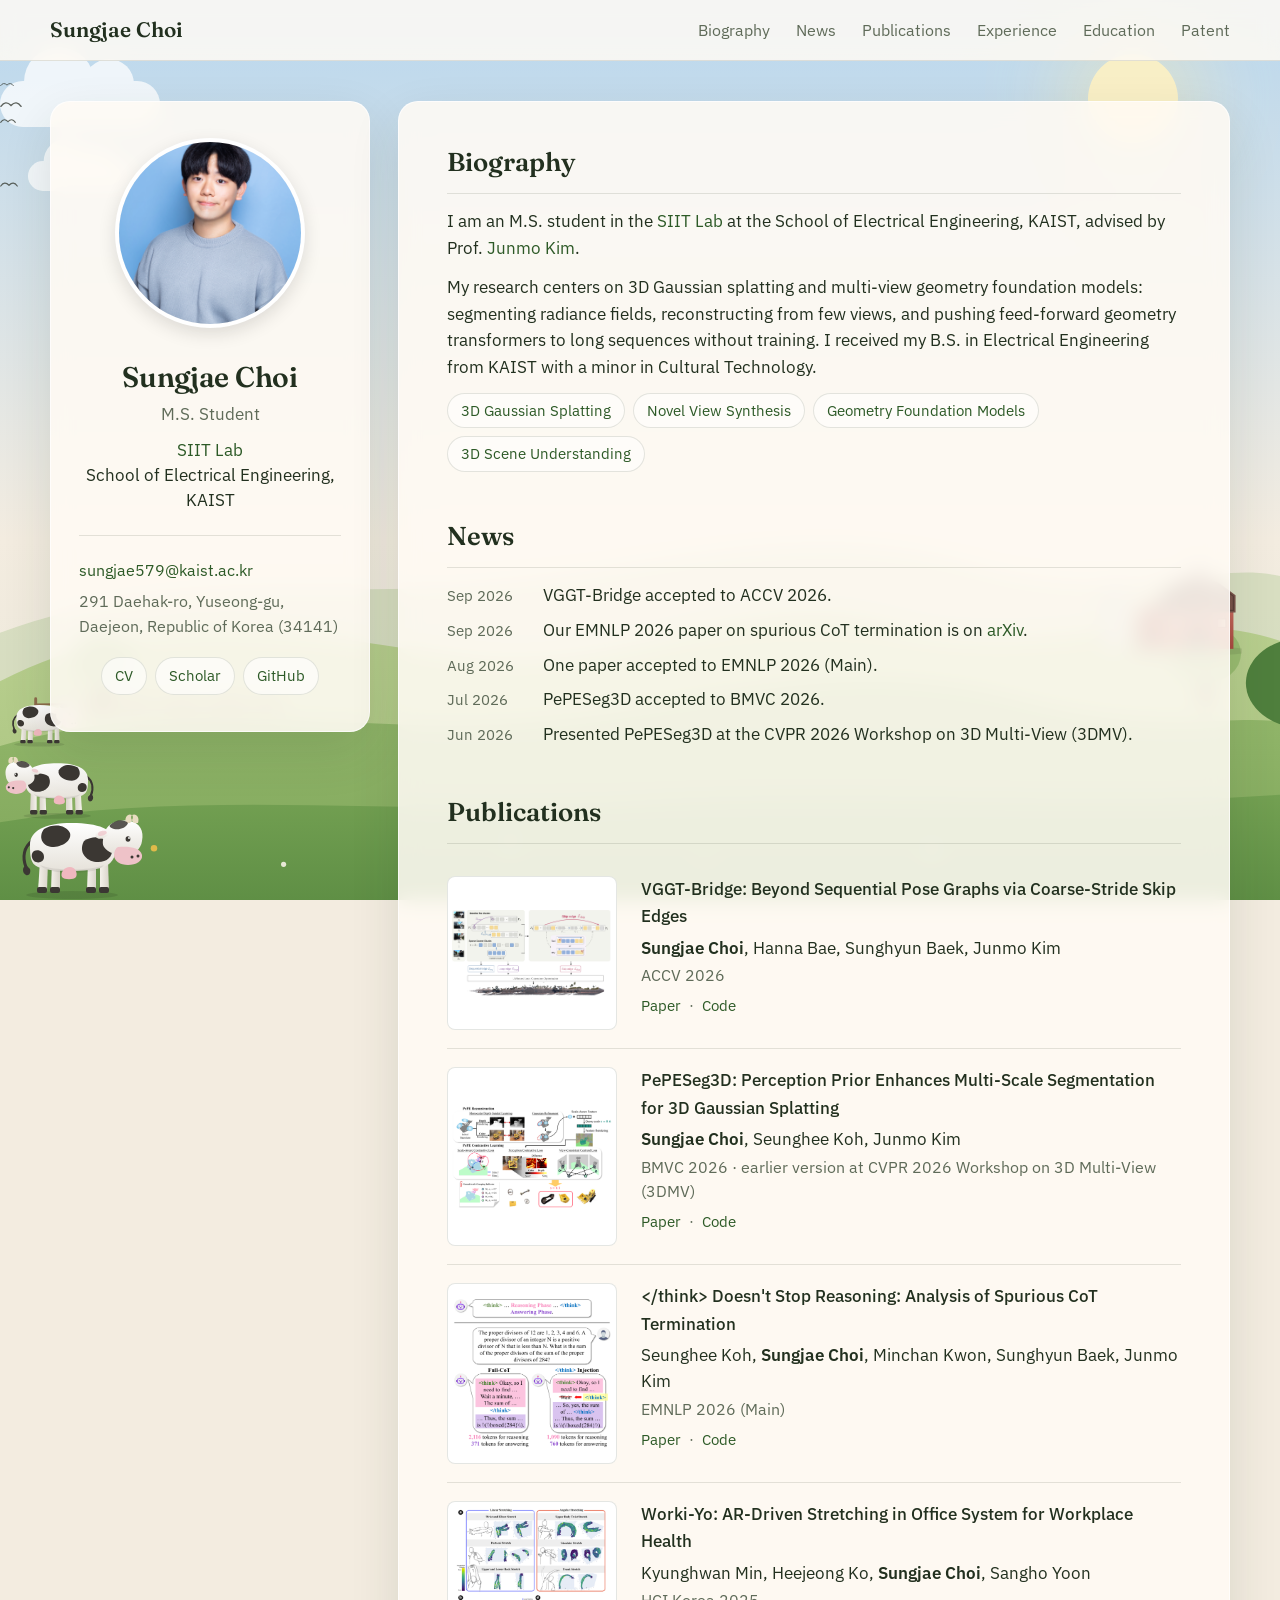
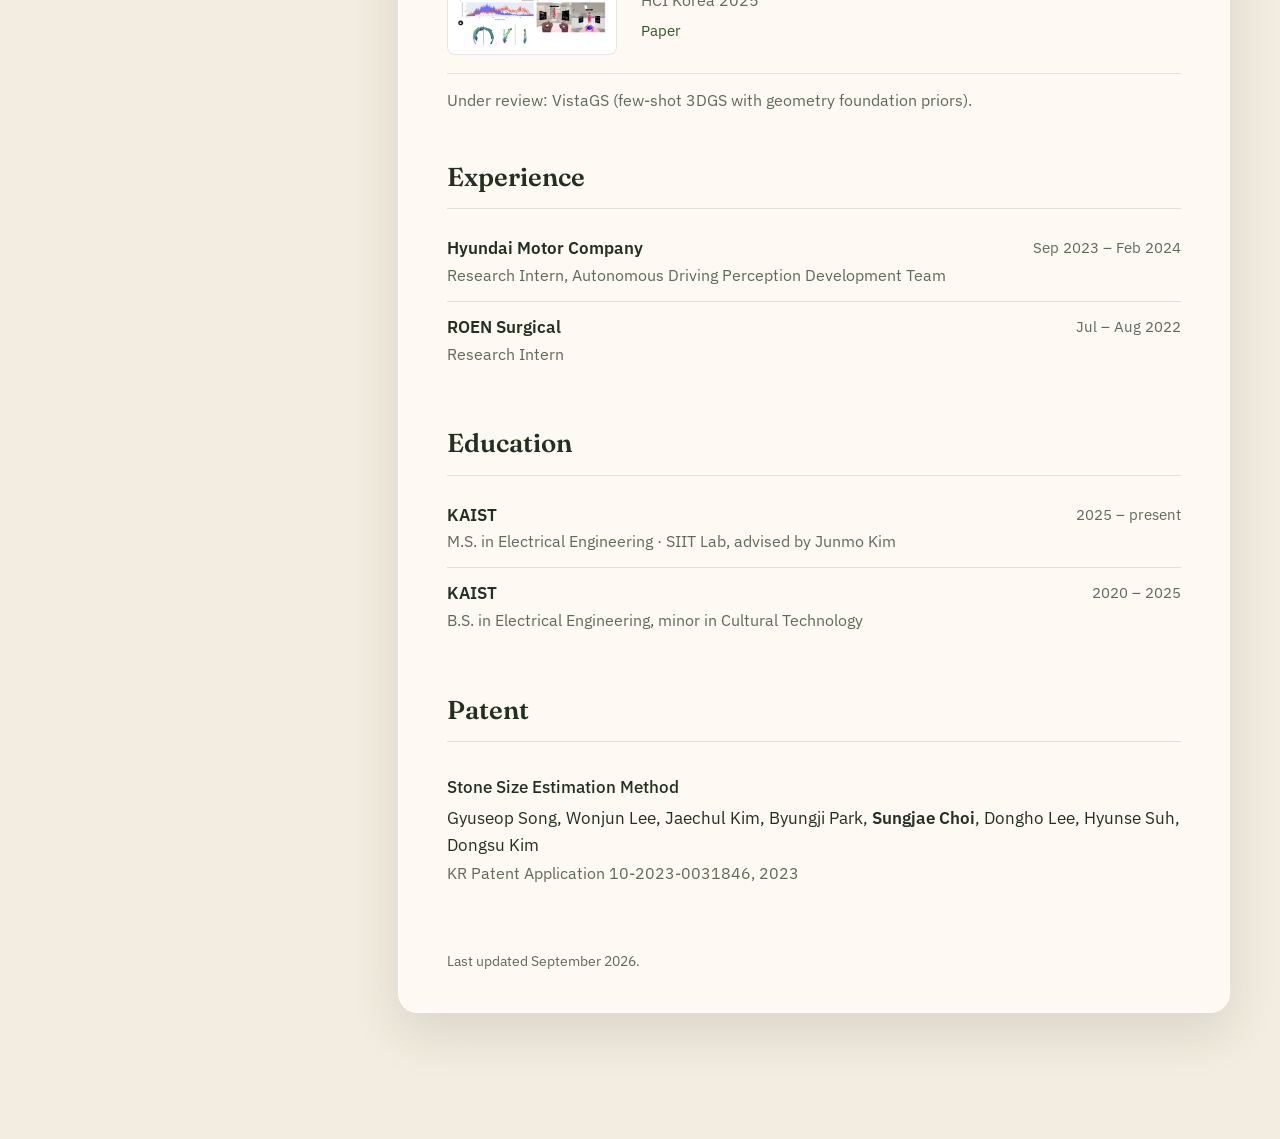
==== commit 336c1c79: "Update index.html" ====
--- a/index.html
+++ b/index.html
@@ -343,7 +343,7 @@
           <p class="title">VGGT-Bridge: Beyond Sequential Pose Graphs via Coarse-Stride Skip Edges</p>
           <p class="authors"><span class="me">Sungjae Choi</span>, Hanna Bae, Sunghyun Baek, Junmo Kim</p>
           <p class="venue">ACCV 2026</p>
-          <p class="plinks"><a href="https://openreview.net/forum?id=8KnzSt43fh">OpenReview</a><a href="#">Code</a></p>
+          <p class="plinks"><a href="https://arxiv.org/abs/2610.06594">Paper</a><a href="#">Code</a></p>
         </div>
       </div>
       <div class="pub">
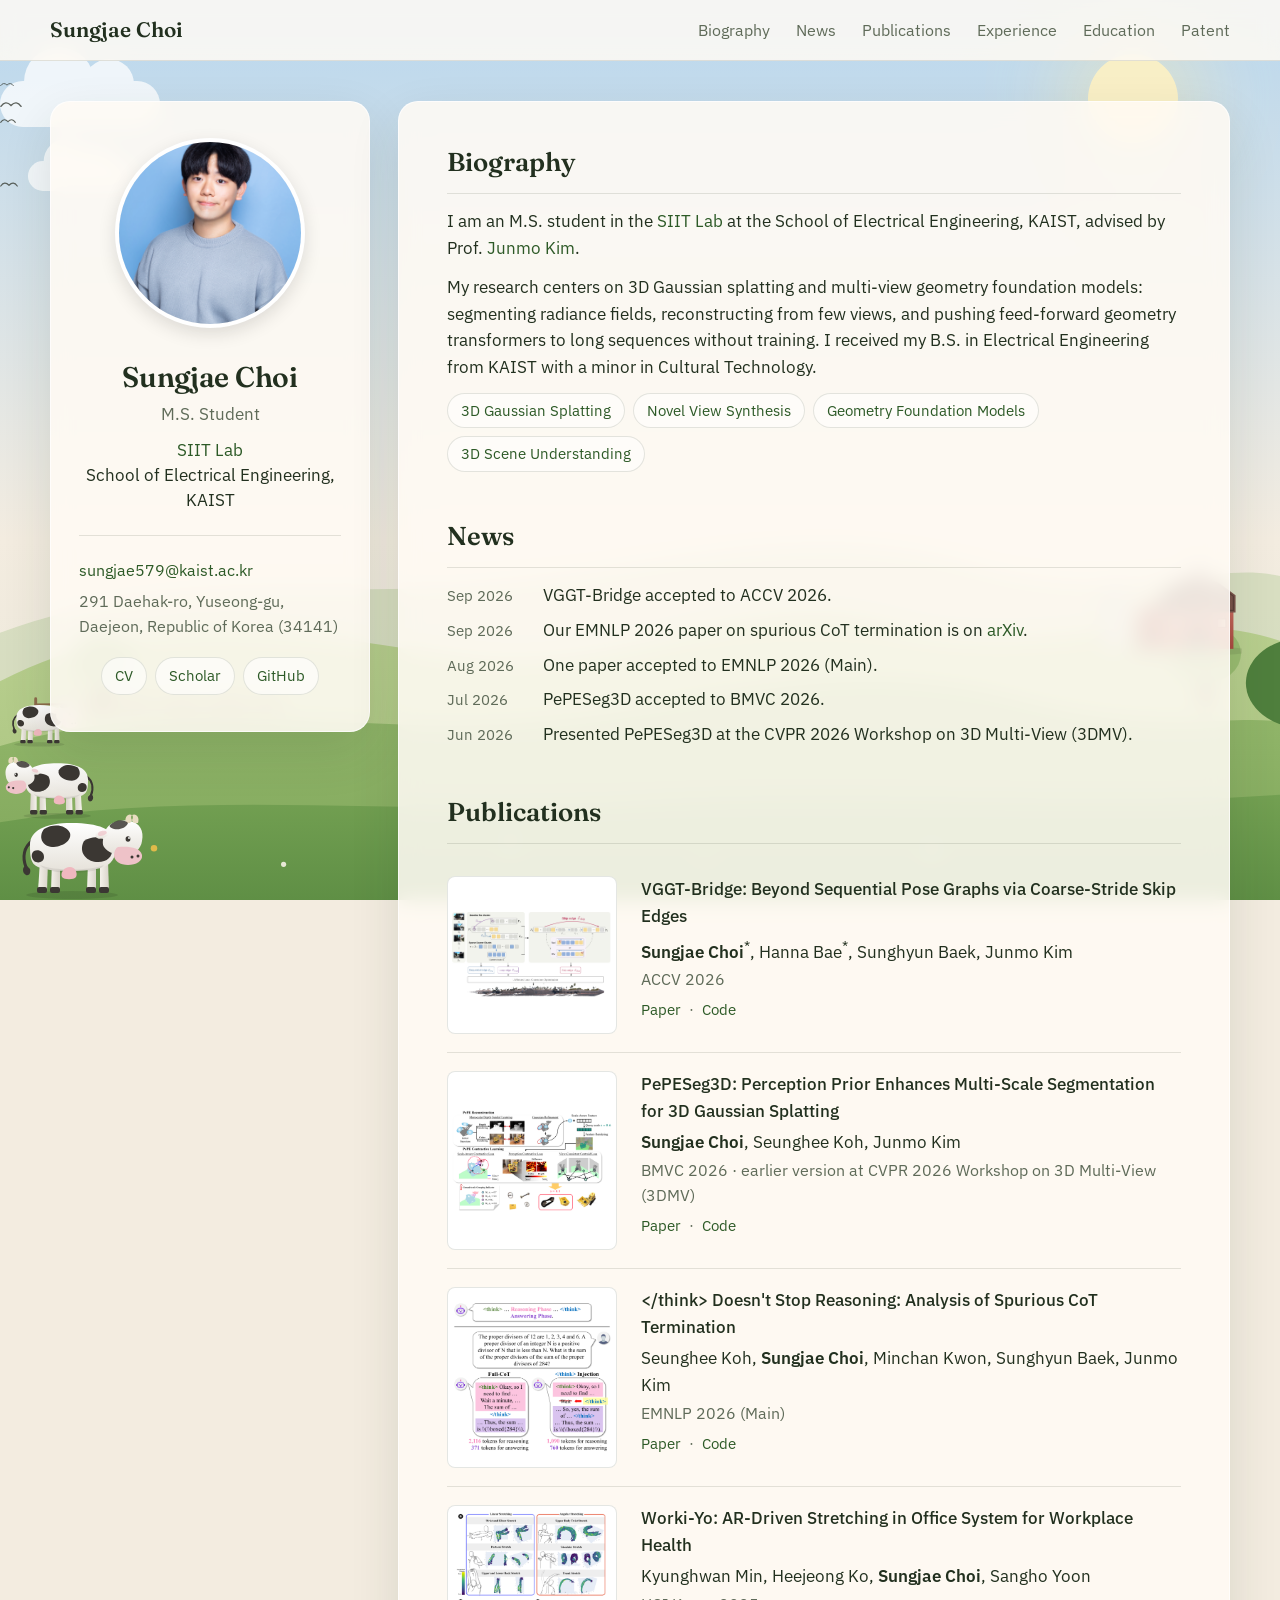
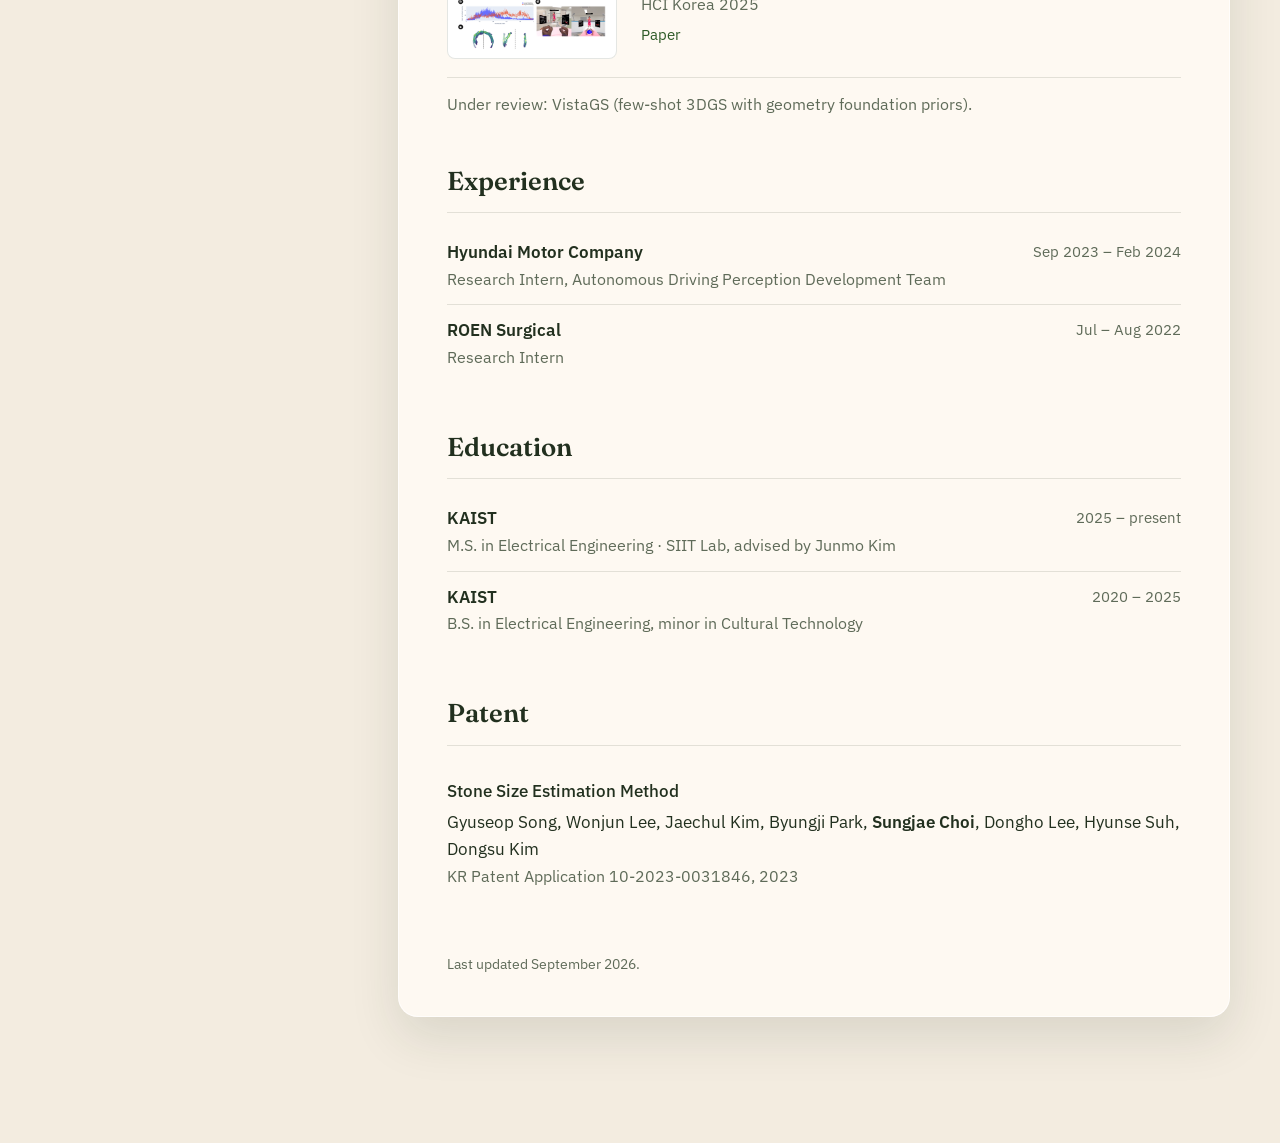
==== commit 7912f74c: "Update index.html" ====
--- a/index.html
+++ b/index.html
@@ -341,7 +341,7 @@
         <img src="img/vggt-bridge.jpg" alt="">
         <div>
           <p class="title">VGGT-Bridge: Beyond Sequential Pose Graphs via Coarse-Stride Skip Edges</p>
-          <p class="authors"><span class="me">Sungjae Choi</span>, Hanna Bae, Sunghyun Baek, Junmo Kim</p>
+          <p class="authors"><span class="me">Sungjae Choi</span><sup>*</sup>, Hanna Bae<sup>*</sup>, Sunghyun Baek, Junmo Kim</p>
           <p class="venue">ACCV 2026</p>
           <p class="plinks"><a href="https://arxiv.org/abs/2610.06594">Paper</a><a href="#">Code</a></p>
         </div>
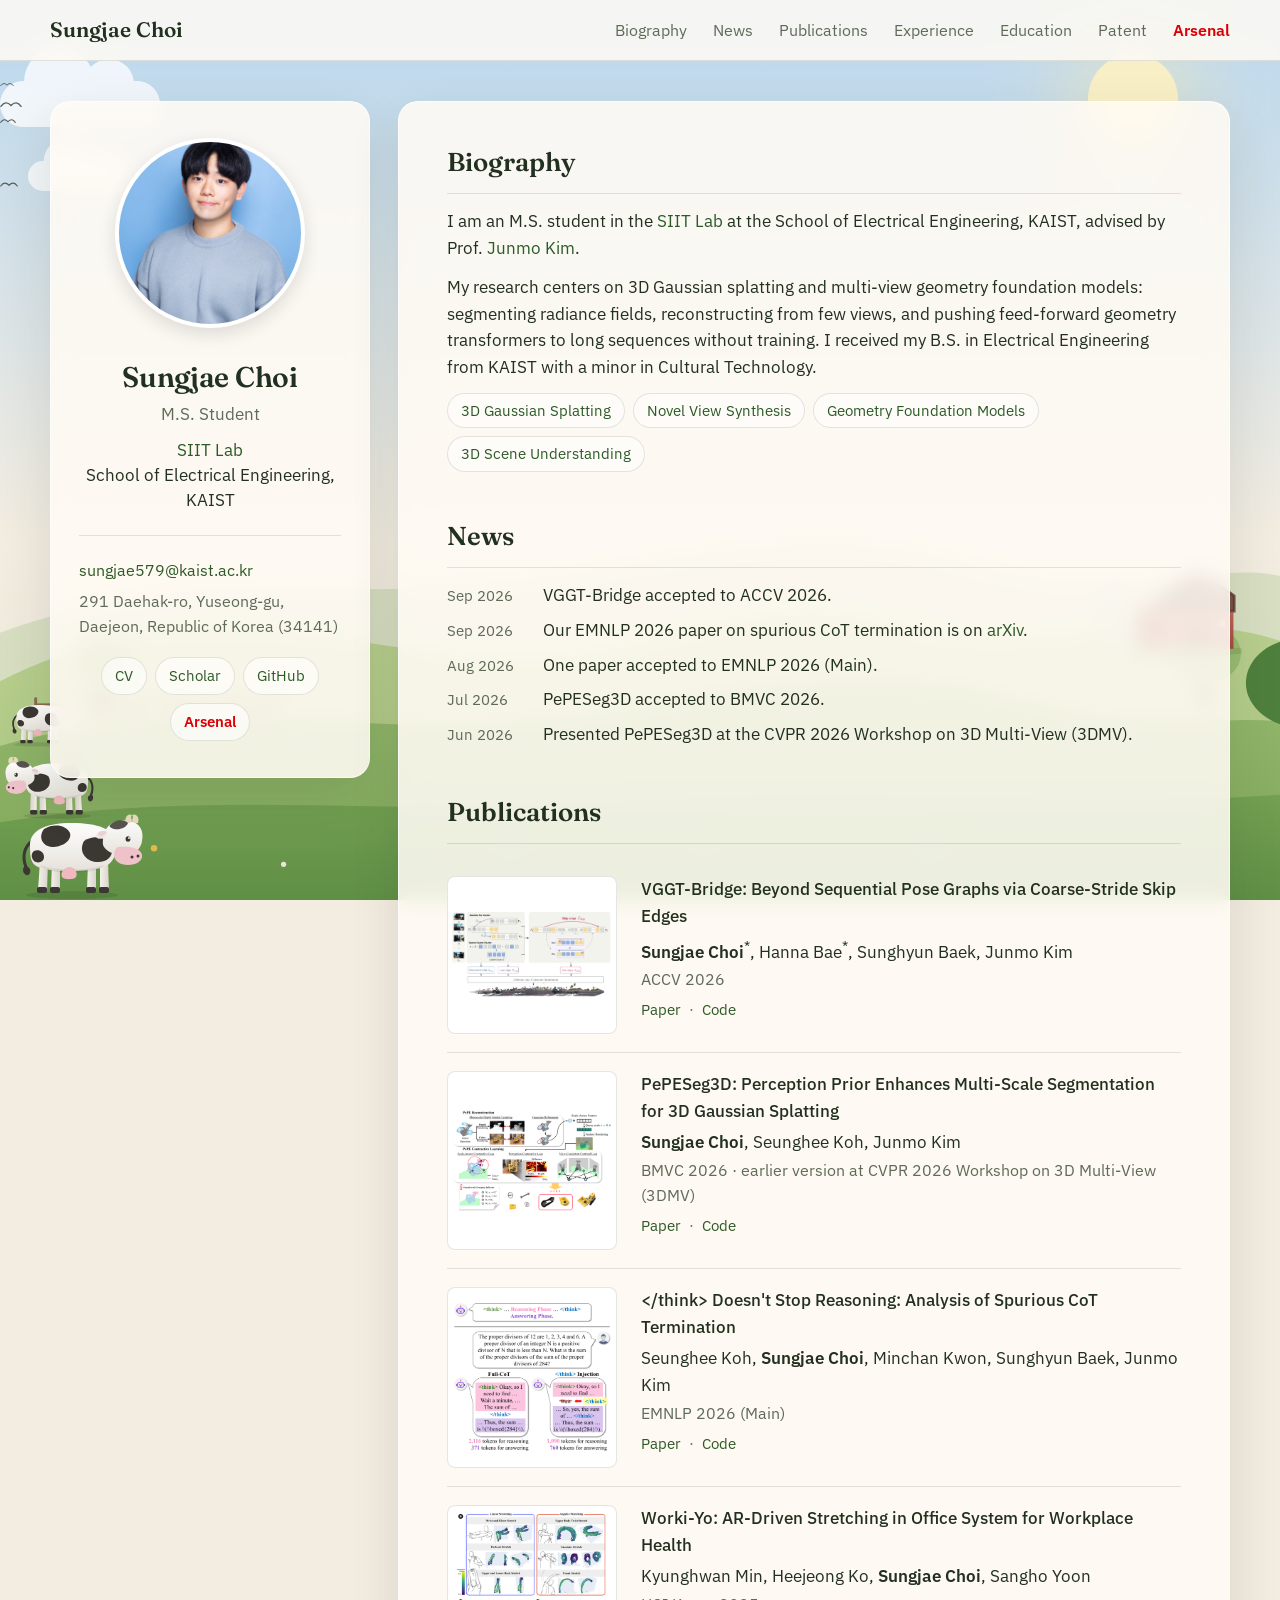
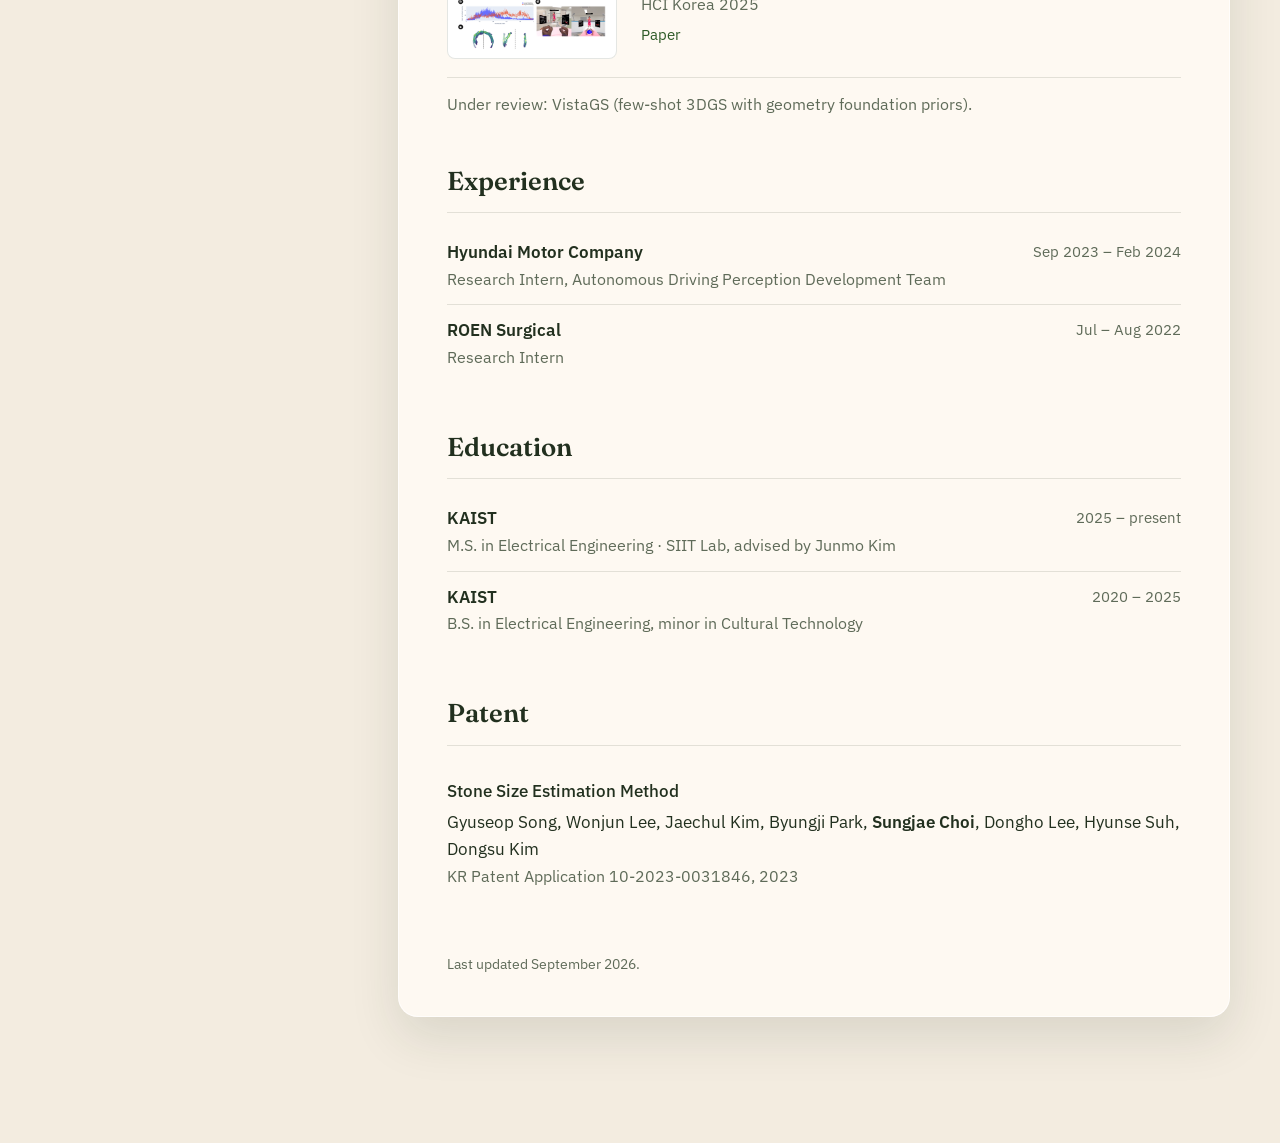
==== commit cf3a6612: "Add files via upload" ====
--- a/index.html
+++ b/index.html
@@ -8,283 +8,12 @@
 <link rel="icon" href="data:image/svg+xml,<svg xmlns='http://www.w3.org/2000/svg' viewBox='0 0 100 100'><text y='.9em' font-size='90'>🐄</text></svg>">
 <link rel="preconnect" href="https://fonts.googleapis.com">
 <link href="https://fonts.googleapis.com/css2?family=Fraunces:opsz,wght@9..144,400;9..144,600&family=IBM+Plex+Sans:ital,wght@0,400;0,500;0,600;1,400&display=swap" rel="stylesheet">
-<style>
-  :root {
-    --ink: #22301f;
-    --muted: #5f6b59;
-    --link: #2d5a27;
-    --rule: rgba(34,48,31,.12);
-    --sky-top: #b9d7ee;
-    --sky-bot: #f3ece0;
-    --hill-far: #b9cf8f;
-    --hill-mid: #94b86c;
-    --hill-near: #73a052;
-    --grass: #5f8f45;
-    --tree: #4f7f3d;
-    --tree-d: #3f6a32;
-    --trunk: #6d4c33;
-    --card: rgba(255,251,244,.88);
-  }
-  * { box-sizing: border-box; }
-  html { font-size: clamp(15px, 0.25vw + 13.5px, 17px); scroll-behavior: smooth; scroll-padding-top: 76px; }
-  body { margin: 0; font-family: "IBM Plex Sans", system-ui, sans-serif; color: var(--ink); line-height: 1.6; background: var(--sky-bot); min-height: 100vh; }
-  a { color: var(--link); text-decoration: none; }
-  a:hover, a:focus-visible { text-decoration: underline; }
-  a:focus-visible { outline: 2px solid var(--link); outline-offset: 2px; }
-
-  /* ---------- scenery ---------- */
-  .scene { position: fixed; inset: 0; z-index: 0; overflow: hidden; pointer-events: none;
-    background: linear-gradient(var(--sky-top) 0%, var(--sky-bot) 60%, #e9e6d6 100%); }
-  .scene svg { position: absolute; left: 0; width: 100%; }
-  .sun { top: 6vh; right: 8vw; width: 90px; height: 90px; border-radius: 50%; background: #fff2c2; box-shadow: 0 0 80px 30px rgba(255,236,170,.45); position: absolute; opacity: .9; }
-  .cloud { position: absolute; top: 9vh; width: 160px; height: 46px; background: #fff; border-radius: 40px; opacity: .75; filter: blur(.5px); animation: drift 90s linear infinite; }
-  .cloud::before, .cloud::after { content: ""; position: absolute; background: #fff; border-radius: 50%; }
-  .cloud::before { width: 70px; height: 70px; left: 24px; top: -34px; }
-  .cloud::after  { width: 50px; height: 50px; left: 84px; top: -22px; }
-  .cloud.c2 { top: 17vh; transform: scale(.65); animation-duration: 130s; animation-delay: -60s; }
-  @keyframes drift { from { left: -220px; } to { left: 110vw; } }
-  .birds { position: absolute; top: 0; left: 0; width: 100%; height: 45vh; overflow: visible; }
-  .bird { position: absolute; top: var(--by, 12vh); width: var(--bw, 22px); animation: fly var(--bt, 50s) linear infinite; animation-delay: var(--bd, 0s); opacity: .8; }
-  .bird svg { overflow: visible; }
-  .bird path { animation: flap .9s ease-in-out infinite; animation-delay: var(--bd, 0s); transform-origin: 50% 50%; }
-  @keyframes fly  { from { left: -60px; } to { left: 108vw; } }
-  @keyframes flap { 0%,100% { transform: scaleY(1) } 50% { transform: scaleY(.35) } }
-  .hills { bottom: 0; height: 72vh; }
-  .hills.far { z-index: 1; } .hills.mid { z-index: 2; } .hills.near { z-index: 3; }
-  .prop { position: absolute; z-index: 3; height: auto; }
-  .prop.barn { right: 3vw; bottom: 27vh; width: 150px; left: auto; }
-  .prop.fence { left: 2vw; bottom: 20vh; width: 260px; }
-  .ufo { position: absolute; z-index: 6; width: 140px; height: 70px; will-change: transform; filter: drop-shadow(0 8px 14px rgba(0,0,0,.18)); }
-  .ufo .lights circle { animation: blink 1s linear infinite; }
-  .ufo .lights circle:nth-child(2) { animation-delay: .33s; } .ufo .lights circle:nth-child(3) { animation-delay: .66s; }
-  @keyframes blink { 0%,60% { fill: #ffe066 } 61%,100% { fill: #b56b6b } }
-  .ufo .disc { animation: hover 2.4s ease-in-out infinite; }
-  @keyframes hover { 0%,100% { transform: translateY(0) } 50% { transform: translateY(-3px) } }
-  .beam { position: absolute; z-index: 5; transform-origin: 50% 0; opacity: 0; pointer-events: none;
-          background: linear-gradient(rgba(190,255,190,.85), rgba(160,255,200,.35) 60%, rgba(160,255,200,0));
-          clip-path: polygon(38% 0, 62% 0, 100% 100%, 0 100%); transition: opacity .4s; }
-  .beam.on { opacity: 1; animation: beamwobble .5s ease-in-out infinite; }
-  @keyframes beamwobble { 0%,100% { transform: scaleX(1) } 50% { transform: scaleX(1.06) } }
-  .storm { position: absolute; inset: 0; z-index: 4; pointer-events: none; opacity: 0; transition: opacity 1.4s ease;
-           background: linear-gradient(rgba(44,36,74,.85) 0%, rgba(74,60,110,.6) 45%, rgba(40,60,50,.35) 100%); }
-  .storm.on { opacity: 1; }
-  .flash { position: absolute; inset: 0; z-index: 7; pointer-events: none; background: #fff; opacity: 0; }
-  .bolt { position: absolute; z-index: 7; width: 90px; height: auto; opacity: 0; pointer-events: none;
-          filter: drop-shadow(0 0 8px #fff) drop-shadow(0 0 22px #b9d7ff); }
-  .shake { animation: shake .35s linear; }
-  @keyframes shake { 0%,100% { transform: translate(0,0) } 20% { transform: translate(-3px,2px) } 40% { transform: translate(3px,-2px) } 60% { transform: translate(-2px,-2px) } 80% { transform: translate(2px,2px) } }
-  .herd { position: absolute; left: 0; right: 0; bottom: 0; height: 36vh; z-index: 4; }
-  .cow { position: absolute; bottom: var(--y, 4vh); width: var(--w, 110px); height: auto; animation: walk var(--t, 60s) linear infinite; animation-delay: var(--d, 0s); }
-  .body { animation: bob 1.2s ease-in-out infinite; transform-origin: 50% 100%; }
-  .tail { transform-origin: 32px 40px; animation: swish 3.2s ease-in-out infinite; }
-  .head { transform-origin: 104px 40px; animation: nod 2.4s ease-in-out infinite; }
-  .leg { transform-box: fill-box; transform-origin: 50% 0; animation: step 1.2s ease-in-out infinite; }
-  .leg.lB { animation-delay: -.6s; }
-  @keyframes step { 0%,100% { transform: rotate(9deg) } 50% { transform: rotate(-9deg) } }
-  @keyframes nod  { 0%,100% { transform: rotate(0deg) } 50% { transform: rotate(3deg) } }
-  .cow.rev { animation-name: walkrev; }
-  .cow.rev svg { transform: scaleX(-1); }
-  @keyframes walk    { from { left: -160px; } to { left: 105vw; } }
-  @keyframes walkrev { from { left: 105vw; } to { left: -160px; } }
-  @keyframes bob   { 0%,100% { transform: translateY(0) } 50% { transform: translateY(-1.5px) } }
-  @keyframes swish { 0%,100% { transform: rotate(-10deg) } 50% { transform: rotate(16deg) } }
-  @media (prefers-reduced-motion: reduce) {
-    .cloud, .cow, .body, .tail, .head, .leg, .bird, .bird path { animation: none; }
-    .cow { left: var(--sx, 20vw); } .cow.rev { left: var(--sx, 60vw); } .bird { left: var(--bsx, 30vw); }
-  }
-
-  /* ---------- nav ---------- */
-  nav { position: sticky; top: 0; z-index: 20; background: rgba(255,251,244,.85); backdrop-filter: blur(10px); -webkit-backdrop-filter: blur(10px); border-bottom: 1px solid var(--rule); }
-  nav .inner { width: min(1180px, 94vw); margin: 0 auto; display: flex; align-items: center; justify-content: space-between; height: 60px; }
-  nav .brand { font-family: "Fraunces", Georgia, serif; font-weight: 600; font-size: 1.25rem; color: var(--ink); }
-  nav .brand:hover { text-decoration: none; }
-  nav ul { list-style: none; display: flex; gap: 26px; margin: 0; padding: 0; }
-  nav ul a { color: var(--muted); font-size: .95rem; }
-  nav ul a:hover { color: var(--ink); text-decoration: none; }
-
-  /* ---------- layout ---------- */
-  .wrap { position: relative; z-index: 10; width: min(1180px, 94vw); margin: 0 auto; padding: 40px 0 14vh; display: grid; grid-template-columns: 320px 1fr; gap: 28px; align-items: start; }
-  .card { background: var(--card); backdrop-filter: blur(10px); -webkit-backdrop-filter: blur(10px); border: 1px solid rgba(255,255,255,.7); border-radius: 20px; box-shadow: 0 20px 50px rgba(34,48,31,.12); }
-  aside.card { position: sticky; top: 84px; padding: 36px 28px; text-align: center; }
-  aside img { width: 190px; height: 190px; object-fit: cover; border-radius: 50%; background: #e8efe4; border: 4px solid #fff; box-shadow: 0 6px 18px rgba(0,0,0,.12); }
-  aside h1 { font-family: "Fraunces", Georgia, serif; font-size: 1.7rem; font-weight: 600; margin: 18px 0 2px; letter-spacing: -0.01em; }
-  aside .role { color: var(--muted); margin: 0 0 10px; }
-  aside .aff { margin: 0; line-height: 1.5; }
-  aside hr { border: 0; border-top: 1px solid var(--rule); margin: 22px 0; }
-  aside .contact { text-align: left; font-size: .93rem; color: var(--muted); }
-  aside .contact p { margin: 0 0 6px; }
-  aside .icons { display: flex; justify-content: center; gap: 8px; margin-top: 18px; flex-wrap: wrap; }
-  aside .icons a { padding: 6px 13px; border: 1px solid var(--rule); border-radius: 999px; font-size: .9rem; background: rgba(255,255,255,.6); }
-  aside .icons a:hover { background: #fff; border-color: var(--link); text-decoration: none; }
-
-  .content.card { padding: 40px 48px; }
-  section + section { margin-top: 44px; }
-  h2 { font-family: "Fraunces", Georgia, serif; font-size: 1.55rem; font-weight: 600; margin: 0 0 14px; padding-bottom: 10px; border-bottom: 1px solid var(--rule); }
-  p { margin: 0 0 12px; }
-  .tags { display: flex; flex-wrap: wrap; gap: 8px; margin-top: 6px; }
-  .tags span { padding: 5px 13px; border: 1px solid var(--rule); border-radius: 999px; font-size: .88rem; color: var(--link); background: rgba(255,255,255,.5); }
-
-  .news p { display: grid; grid-template-columns: 84px 1fr; gap: 12px; margin: 0 0 8px; }
-  .news .d { color: var(--muted); font-size: .92rem; padding-top: 1px; }
-
-  .pub { display: flex; gap: 24px; padding: 18px 0; border-bottom: 1px solid var(--rule); }
-  .pub:last-child { border-bottom: 0; }
-  .pub img { width: 170px; height: auto; aspect-ratio: 3/2; object-fit: contain; border-radius: 8px; flex-shrink: 0; background: #fff; border: 1px solid var(--rule); padding: 4px; }
-  .pub .title { font-weight: 500; font-size: 1.02rem; margin: 0 0 4px; }
-  .pub .authors { margin: 0 0 2px; }
-  .pub .venue { color: var(--muted); margin: 0 0 6px; font-size: .93rem; }
-  .pub .plinks { font-size: .9rem; }
-  .pub .plinks a + a::before { content: "·"; color: var(--muted); margin: 0 8px; }
-  .me { font-weight: 600; }
-  .sub { color: var(--muted); font-size: .93rem; }
-  .item { display: grid; grid-template-columns: 1fr auto; gap: 16px; padding: 12px 0; border-bottom: 1px solid var(--rule); }
-  .item:last-child { border-bottom: 0; }
-  .item .when { color: var(--muted); font-size: .92rem; white-space: nowrap; }
-  footer { margin-top: 40px; color: var(--muted); font-size: .85rem; }
-
-  @media (max-width: 900px) {
-    .wrap { grid-template-columns: 1fr; }
-    aside.card { position: static; }
-    nav ul { display: none; }
-    .content.card { padding: 28px 22px; }
-    .pub { flex-direction: column; gap: 12px; }
-    .pub img { width: 100%; }
-    .prop.barn { width: 110px; }
-    .prop.fence { display: none; }
-  }
-</style>
+<link rel="stylesheet" href="css/scene.css">
+<link rel="stylesheet" href="css/main.css">
 </head>
 <body>
 
-<div class="scene" aria-hidden="true">
-  <div class="sun"></div>
-  <div class="cloud"></div>
-  <div class="cloud c2"></div>
-  <div class="birds">
-    <div class="bird" style="--by:11vh; --bw:22px; --bt:48s; --bd:-5s; --bsx:20vw"><svg viewBox="0 0 24 10"><path d="M1,8 Q6,1 12,7 Q18,1 23,8" fill="none" stroke="#3a3f36" stroke-width="1.6" stroke-linecap="round"/></svg></div>
-    <div class="bird" style="--by:13vh; --bw:16px; --bt:52s; --bd:-7s; --bsx:24vw"><svg viewBox="0 0 24 10"><path d="M1,8 Q6,1 12,7 Q18,1 23,8" fill="none" stroke="#3a3f36" stroke-width="1.6" stroke-linecap="round"/></svg></div>
-    <div class="bird" style="--by:9vh;  --bw:14px; --bt:55s; --bd:-9s; --bsx:28vw"><svg viewBox="0 0 24 10"><path d="M1,8 Q6,1 12,7 Q18,1 23,8" fill="none" stroke="#3a3f36" stroke-width="1.6" stroke-linecap="round"/></svg></div>
-    <div class="bird" style="--by:20vh; --bw:18px; --bt:70s; --bd:-40s; --bsx:70vw"><svg viewBox="0 0 24 10"><path d="M1,8 Q6,1 12,7 Q18,1 23,8" fill="none" stroke="#3a3f36" stroke-width="1.6" stroke-linecap="round"/></svg></div>
-  </div>
-  <svg class="hills far" viewBox="0 0 1440 400" preserveAspectRatio="none">
-    <defs>
-      <linearGradient id="g1" x1="0" y1="0" x2="0" y2="1"><stop offset="0" stop-color="var(--hill-far)"/><stop offset="1" stop-color="#a8c37e"/></linearGradient>
-      <linearGradient id="g2" x1="0" y1="0" x2="0" y2="1"><stop offset="0" stop-color="var(--hill-mid)"/><stop offset="1" stop-color="#7fa65a"/></linearGradient>
-      <linearGradient id="g3" x1="0" y1="0" x2="0" y2="1"><stop offset="0" stop-color="var(--hill-near)"/><stop offset="1" stop-color="var(--grass)"/></linearGradient>
-    </defs>
-    <path fill="#cdd9b6" opacity=".7" d="M0,235 C200,195 360,215 560,205 C760,195 900,165 1100,195 C1260,220 1360,190 1440,200 L1440,400 L0,400 Z"/>
-    <path fill="url(#g1)" d="M0,265 C180,215 330,235 520,250 C700,265 830,205 1000,230 C1160,255 1300,215 1440,240 L1440,400 L0,400 Z"/>
-  </svg>
-  <svg class="hills mid" viewBox="0 0 1440 400" preserveAspectRatio="none">
-    <path fill="url(#g2)" d="M0,305 C220,270 400,300 600,290 C800,280 940,245 1140,275 C1300,300 1380,285 1440,290 L1440,400 L0,400 Z"/>
-  </svg>
-  <svg class="hills near" viewBox="0 0 1440 400" preserveAspectRatio="none">
-    <path fill="url(#g3)" d="M0,352 C240,330 480,350 720,340 C960,330 1200,345 1440,335 L1440,400 L0,400 Z"/>
-  </svg>
-  <svg class="trees" viewBox="0 0 1440 400" preserveAspectRatio="xMidYMax slice" style="bottom:0;height:72vh;z-index:3">
-    <g class="tree">
-      <rect x="146" y="292" width="8" height="30" fill="var(--trunk)"/>
-      <ellipse cx="150" cy="276" rx="30" ry="24" fill="var(--tree)"/>
-      <ellipse cx="136" cy="286" rx="18" ry="15" fill="var(--tree-d)" opacity=".6"/>
-    </g>
-    <g class="tree">
-      <rect x="1126" y="286" width="9" height="34" fill="var(--trunk)"/>
-      <ellipse cx="1130" cy="266" rx="36" ry="28" fill="var(--tree)"/>
-      <ellipse cx="1146" cy="278" rx="20" ry="16" fill="var(--tree-d)" opacity=".6"/>
-    </g>
-    <g class="tree" opacity=".85">
-      <rect x="1066" y="258" width="6" height="22" fill="var(--trunk)"/>
-      <ellipse cx="1069" cy="248" rx="22" ry="18" fill="var(--hill-mid)"/>
-    </g>
-    <g class="tree" opacity=".85">
-      <rect x="386" y="262" width="6" height="22" fill="var(--trunk)"/>
-      <ellipse cx="389" cy="252" rx="20" ry="17" fill="var(--hill-mid)"/>
-    </g>
-
-    <g fill="#f6f1e6" opacity=".9">
-      <circle cx="260" cy="364" r="2.2"/><circle cx="300" cy="372" r="1.8"/><circle cx="640" cy="366" r="2"/>
-      <circle cx="900" cy="370" r="2.2"/><circle cx="1340" cy="360" r="1.9"/><circle cx="500" cy="378" r="1.6"/>
-    </g>
-    <g fill="#f4c04a" opacity=".85">
-      <circle cx="420" cy="368" r="2"/><circle cx="760" cy="374" r="1.8"/><circle cx="1120" cy="366" r="2"/>
-    </g>
-  </svg>
-  <svg class="prop barn" viewBox="0 0 140 90">
-    <defs>
-      <linearGradient id="bw" x1="0" y1="0" x2="0" y2="1"><stop offset="0" stop-color="#c4655a"/><stop offset="1" stop-color="#a8493f"/></linearGradient>
-      <linearGradient id="bs" x1="0" y1="0" x2="0" y2="1"><stop offset="0" stop-color="#9d4139"/><stop offset="1" stop-color="#7f332c"/></linearGradient>
-      <linearGradient id="br" x1="0" y1="0" x2="1" y2="0"><stop offset="0" stop-color="#5e4038"/><stop offset="1" stop-color="#7a534a"/></linearGradient>
-      <linearGradient id="si" x1="0" y1="0" x2="1" y2="0"><stop offset="0" stop-color="#a9b0a8"/><stop offset=".5" stop-color="#e2e6df"/><stop offset="1" stop-color="#b6bcb3"/></linearGradient>
-    </defs>
-    <g class="barn">
-      <ellipse cx="78" cy="84" rx="70" ry="5" fill="#000" opacity=".08"/>
-      <rect x="10" y="30" width="24" height="52" rx="2" fill="url(#si)"/>
-      <path d="M10,30 a12,9 0 0 1 24,0 z" fill="#c9cfc6"/>
-      <path d="M12,42 h20 M12,54 h20 M12,66 h20" stroke="#8f968c" stroke-width=".8" opacity=".7"/>
-      <rect x="42" y="46" width="24" height="36" fill="url(#bs)"/>
-      <path d="M42,46 L66,38 L66,46 Z" fill="#6b2b25"/>
-      <rect x="66" y="46" width="66" height="36" fill="url(#bw)"/>
-      <g stroke="#8f3a30" stroke-width=".7" opacity=".45"><path d="M74,46 v36 M82,46 v36 M90,46 v36 M108,46 v36 M116,46 v36 M124,46 v36"/></g>
-      <path d="M64,48 L64,32 L80,20 L99,14 L118,20 L134,32 L134,48 Z" fill="url(#br)"/>
-      <path d="M66,46 L66,33 L80,22 L99,16 L118,22 L132,33 L132,46 Z" fill="none" stroke="#3f2b26" stroke-width="1.2" opacity=".5"/>
-      <rect x="90" y="60" width="18" height="22" rx="1" fill="#4a2723"/>
-      <path d="M91,61 L107,81 M107,61 L91,81" stroke="#e6d6bb" stroke-width="1.2" opacity=".85"/>
-      <rect x="94" y="26" width="10" height="10" rx="1" fill="#4a2723"/>
-      <path d="M94,31 h10 M99,26 v10" stroke="#e6d6bb" stroke-width=".9" opacity=".7"/>
-      <rect x="73" y="54" width="8" height="8" fill="#f2e7cc" stroke="#6b2b25" stroke-width="1"/>
-      <rect x="117" y="54" width="8" height="8" fill="#f2e7cc" stroke="#6b2b25" stroke-width="1"/>
-      <path d="M99,14 v-7 M95,8 h8" stroke="#3f2b26" stroke-width="1.3" stroke-linecap="round"/>
-      <path d="M99,7 l4,-2 l-4,-2 z" fill="#3f2b26"/>
-    </g>
-  </svg>
-  <svg class="prop fence" viewBox="0 0 270 30">
-    <g class="fence" stroke="#8b6a4a" stroke-width="3" stroke-linecap="round">
-      <path d="M10,8 v18 M60,6 v18 M110,5 v18 M160,4 v18 M210,4 v18 M260,5 v18"/>
-      <path d="M10,14 L260,11 M10,21 L260,18" stroke-width="2.2"/>
-    </g>
-  </svg>
-  <svg width="0" height="0" style="position:absolute" aria-hidden="true">
-    <defs>
-      <linearGradient id="cowbody" x1="0" y1="0" x2="0" y2="1"><stop offset="0" stop-color="#ffffff"/><stop offset="1" stop-color="#e6e2da"/></linearGradient>
-      <linearGradient id="cowleg" x1="0" y1="0" x2="1" y2="0"><stop offset="0" stop-color="#f4f1ea"/><stop offset="1" stop-color="#d9d4ca"/></linearGradient>
-      <symbol id="cow-a" viewBox="0 0 150 100">
-        <ellipse cx="72" cy="94" rx="46" ry="4" fill="#000" opacity=".10"/>
-        <g class="leg lA"><path d="M40,60 l-2,30 h9 l1,-30z" fill="url(#cowleg)"/><rect x="37" y="86" width="10" height="6" rx="2" fill="#3b3733"/></g>
-        <g class="leg lB"><path d="M52,60 l-1,30 h9 l0,-30z" fill="url(#cowleg)"/><rect x="50" y="86" width="10" height="6" rx="2" fill="#3b3733"/></g>
-        <g class="leg lA"><path d="M88,60 l-1,30 h9 l0,-30z" fill="url(#cowleg)"/><rect x="86" y="86" width="10" height="6" rx="2" fill="#3b3733"/></g>
-        <g class="leg lB"><path d="M100,60 l0,30 h9 l-1,-30z" fill="url(#cowleg)"/><rect x="99" y="86" width="10" height="6" rx="2" fill="#3b3733"/></g>
-        <g class="body">
-          <path class="tail" d="M32,40 c-8,6 -10,16 -6,26" fill="none" stroke="#3b3733" stroke-width="3" stroke-linecap="round"/>
-          <path d="M26,64 c-4,2 -4,8 0,10 c3,1 5,-2 4,-6z" fill="#3b3733" class="tuft"/>
-          <path d="M30,44 c0,-14 14,-22 42,-22 c26,0 42,6 44,20 c1,10 -2,20 -12,24 c-14,5 -52,6 -66,0 c-8,-3 -8,-12 -8,-22z" fill="url(#cowbody)"/>
-          <path d="M40,64 c14,6 50,6 64,0 c-4,6 -20,8 -32,8 c-12,0 -28,-2 -32,-8z" fill="#000" opacity=".07"/>
-          <path d="M70,66 c-6,0 -10,6 -8,10 c2,3 12,3 14,0 c2,-4 -1,-10 -6,-10z" fill="#f0b8bf"/>
-          <path d="M44,28 c10,-6 22,-4 26,4 c2,8 -8,14 -18,14 c-10,-1 -14,-10 -8,-18z" fill="#3b3733"/>
-          <path d="M84,40 c12,-8 26,-2 28,8 c1,8 -6,14 -16,13 c-10,-1 -18,-10 -12,-21z" fill="#3b3733"/>
-          <path d="M34,50 c4,-2 10,0 10,6 c0,5 -6,7 -10,4 c-3,-3 -3,-8 0,-10z" fill="#3b3733"/>
-          <g class="head">
-            <path d="M104,34 c2,-12 14,-16 26,-14 c10,2 14,10 12,20 c-1,8 -8,14 -16,14 c-10,0 -18,-2 -22,-8 c-2,-3 -1,-8 0,-12z" fill="url(#cowbody)"/>
-            <path d="M118,46 c10,-1 22,0 24,8 c1,6 -6,10 -14,10 c-8,0 -14,-4 -14,-10 c0,-4 2,-7 4,-8z" fill="#eec2c8"/>
-            <circle cx="132" cy="56" r="1.5" fill="#3b3733"/><circle cx="138" cy="55" r="1.5" fill="#3b3733"/>
-            <path d="M126,22 c-2,-6 2,-10 6,-8 c2,2 0,6 -2,8z M138,22 c2,-6 -2,-10 -6,-8 c-2,2 0,6 2,8z" fill="#e8dcc0"/>
-            <path d="M106,30 c-8,-2 -12,2 -10,6 c2,3 8,2 12,-2z" fill="url(#cowbody)"/>
-            <path d="M106,30 c-6,-1 -9,2 -8,4 c1,2 6,1 9,-2z" fill="#eec2c8" opacity=".7"/>
-            <ellipse cx="128" cy="38" rx="2.4" ry="2.8" fill="#3b3733"/><circle cx="129" cy="37" r=".9" fill="#fff"/>
-            <path d="M110,24 c6,-6 14,-6 18,-2 c-2,5 -8,7 -14,6 c-4,-1 -5,-3 -4,-4z" fill="#3b3733" opacity=".85"/>
-          </g>
-        </g>
-      </symbol>
-    </defs>
-  </svg>
-
-  <div class="herd">
-    <div class="cow" style="--w:150px; --y:11vh; --t:80s; --d:-10s; --sx:15vw"><svg viewBox="0 0 150 100"><use href="#cow-a"/></svg></div>
-    <div class="cow rev" style="--w:110px; --y:17vh; --t:100s; --d:-40s; --sx:65vw"><svg viewBox="0 0 150 100"><use href="#cow-a"/></svg></div>
-    <div class="cow" style="--w:82px; --y:23vh; --t:125s; --d:-70s; --sx:40vw"><svg viewBox="0 0 150 100"><use href="#cow-a"/></svg></div>
-  </div>
-</div>
-</div>
-
+<div class="scene" aria-hidden="true"></div>
 
 <nav>
   <div class="inner">
@@ -296,6 +25,7 @@
       <li><a href="#experience">Experience</a></li>
       <li><a href="#education">Education</a></li>
       <li><a href="#patent">Patent</a></li>
+      <li><a class="arsenal-link" href="arsenal.html">Arsenal</a></li>
     </ul>
   </div>
 </nav>
@@ -315,6 +45,7 @@
       <a href="cv.pdf">CV</a>
       <a href="https://scholar.google.com/citations?user=sRtXNC8AAAAJ&hl">Scholar</a>
       <a href="https://github.com/BeCow5X5">GitHub</a>
+      <a class="arsenal-link" href="arsenal.html">Arsenal</a>
     </div>
   </aside>
 
@@ -337,43 +68,7 @@
 
     <section id="publications">
       <h2>Publications</h2>
-      <div class="pub">
-        <img src="img/vggt-bridge.jpg" alt="">
-        <div>
-          <p class="title">VGGT-Bridge: Beyond Sequential Pose Graphs via Coarse-Stride Skip Edges</p>
-          <p class="authors"><span class="me">Sungjae Choi</span><sup>*</sup>, Hanna Bae<sup>*</sup>, Sunghyun Baek, Junmo Kim</p>
-          <p class="venue">ACCV 2026</p>
-          <p class="plinks"><a href="https://arxiv.org/abs/2610.06594">Paper</a><a href="#">Code</a></p>
-        </div>
-      </div>
-      <div class="pub">
-        <img src="img/pepeseg3d.png" alt="">
-        <div>
-          <p class="title">PePESeg3D: Perception Prior Enhances Multi-Scale Segmentation for 3D Gaussian Splatting</p>
-          <p class="authors"><span class="me">Sungjae Choi</span>, Seunghee Koh, Junmo Kim</p>
-          <p class="venue">BMVC 2026 · earlier version at CVPR 2026 Workshop on 3D Multi-View (3DMV)</p>
-          <p class="plinks"><a href="https://arxiv.org/abs/2609.28645">Paper</a><a href="https://github.com/BeCow5X5/PePESeg3D">Code</a></p>
-        </div>
-      </div>
-      <div class="pub">
-        <img src="img/eab.png" alt="">
-        <div>
-          <p class="title">&lt;/think&gt; Doesn't Stop Reasoning: Analysis of Spurious CoT Termination</p>
-          <p class="authors">Seunghee Koh, <span class="me">Sungjae Choi</span>, Minchan Kwon, Sunghyun Baek, Junmo Kim</p>
-          <p class="venue">EMNLP 2026 (Main)</p>
-          <p class="plinks"><a href="https://arxiv.org/abs/2609.03633">Paper</a><a href="https://github.com/Seunghee-Koh/Spurious-CoT-Termination">Code</a></p>
-        </div>
-      </div>
-      <div class="pub">
-        <img src="img/workiyo.png" alt="">
-        <div>
-          <p class="title">Worki-Yo: AR-Driven Stretching in Office System for Workplace Health</p>
-          <p class="authors">Kyunghwan Min, Heejeong Ko, <span class="me">Sungjae Choi</span>, Sangho Yoon</p>
-          <p class="venue">HCI Korea 2025</p>
-          <p class="plinks"><a href="https://www.dbpia.co.kr/journal/articleDetail?nodeId=NODE12131624">Paper</a></p>
-        </div>
-      </div>
-      <p class="sub" style="margin-top:14px">Under review: VistaGS (few-shot 3DGS with geometry foundation priors).</p>
+      <div id="pub-list"><p class="sub">Loading publications…</p></div>
     </section>
 
     <section id="experience">
@@ -399,107 +94,9 @@
 
     <footer>Last updated September 2026.</footer>
   </div>
-</div>
+<script src="js/scene.js"></script>
+<script src="js/publications.js"></script>
 <script>
-  // ---- alien abduction ----
-  (function () {
-    if (matchMedia('(prefers-reduced-motion: reduce)').matches) return;
-    const scene = document.querySelector('.scene');
-    const cows = [...document.querySelectorAll('.cow')];
-    const storm = document.createElement('div'); storm.className = 'storm'; scene.appendChild(storm);
-    const flash = document.createElement('div'); flash.className = 'flash'; scene.appendChild(flash);
-    const BOLT = `<svg viewBox="0 0 60 160"><path d="M34,0 L8,74 L28,74 L14,160 L54,60 L32,60 L46,0 Z" fill="#fff8d6" stroke="#dfeaff" stroke-width="2" stroke-linejoin="round"/></svg>`;
-    function lightning(x) {
-      const b = document.createElement('div'); b.className = 'bolt'; b.innerHTML = BOLT;
-      b.style.left = (x - 45 + (Math.random() * 160 - 80)) + 'px'; b.style.top = (-10 + Math.random() * 40) + 'px';
-      b.style.transform = `rotate(${Math.random() * 24 - 12}deg) scale(${1.2 + Math.random() * .8})`;
-      scene.appendChild(b);
-      b.animate([{ opacity: 0 }, { opacity: 1, offset: .1 }, { opacity: .2, offset: .25 }, { opacity: 1, offset: .35 }, { opacity: 0 }],
-                { duration: 380, fill: 'forwards' }).onfinish = () => b.remove();
-      flash.animate([{ opacity: 0 }, { opacity: .75, offset: .1 }, { opacity: .1, offset: .3 }, { opacity: .5, offset: .4 }, { opacity: 0 }],
-                    { duration: 420 });
-      [scene, document.querySelector('.wrap')].forEach(el => { el.classList.remove('shake'); void el.offsetWidth; el.classList.add('shake'); });
-    }
-    let busy = false;
-    const UFO = `<svg viewBox="0 0 140 70" width="140" height="70">
-      <g class="disc">
-        <ellipse cx="70" cy="28" rx="26" ry="18" fill="#cfe9ff" opacity=".9"/>
-        <ellipse cx="62" cy="22" rx="8" ry="5" fill="#fff" opacity=".8"/>
-        <ellipse cx="70" cy="42" rx="62" ry="14" fill="#8e97a3"/>
-        <ellipse cx="70" cy="38" rx="58" ry="10" fill="#c2c9d2"/>
-        <ellipse cx="70" cy="34" rx="40" ry="5" fill="#e6ebf0" opacity=".7"/>
-        <g class="lights"><circle cx="30" cy="47" r="3.5"/><circle cx="70" cy="52" r="3.5"/><circle cx="110" cy="47" r="3.5"/></g>
-      </g></svg>`;
-    function visibleCows() {
-      const w = document.querySelector('.wrap').getBoundingClientRect();
-      return cows.filter(c => {
-        const r = c.getBoundingClientRect(); const cx = r.left + r.width / 2;
-        const inGutter = cx < w.left - 40 || cx > w.right + 40;          // not behind the content cards
-        const onScreen = r.left > 60 && r.right < innerWidth - 60;
-        return inGutter && onScreen;
-      });
-    }
-    function abduct(tries = 0) {
-      if (busy || document.hidden) return;
-      const pool = visibleCows();
-      if (!pool.length) { if (tries < 30) setTimeout(() => abduct(tries + 1), 2000); return; }
-      busy = true;
-      const cow = pool[Math.floor(Math.random() * pool.length)];
-      const r = cow.getBoundingClientRect();
-      // freeze cow where it is
-      cow.style.left = r.left + 'px'; cow.style.animation = 'none';
-      const cx = r.left + r.width / 2;
-      const ufo = document.createElement('div'); ufo.className = 'ufo'; ufo.innerHTML = UFO;
-      const ufoTop = Math.max(90, r.top - Math.min(260, r.top * 0.6));
-      ufo.style.left = (cx - 70) + 'px'; ufo.style.top = ufoTop + 'px';
-      scene.appendChild(ufo);
-      const beam = document.createElement('div'); beam.className = 'beam';
-      const bw = Math.max(120, r.width * 1.6);
-      beam.style.left = (cx - bw / 2) + 'px'; beam.style.top = (ufoTop + 44) + 'px';
-      beam.style.width = bw + 'px'; beam.style.height = (r.bottom - ufoTop - 44) + 'px';
-      scene.appendChild(beam);
-      storm.classList.add('on');
-      setTimeout(() => lightning(cx + 120), 700);
-      const arrive = ufo.animate([
-        { transform: 'translate(-40vw,-40vh) rotate(-8deg)', opacity: 0 },
-        { transform: 'translate(6px,8px) rotate(3deg)', opacity: 1, offset: .85 },
-        { transform: 'translate(0,0) rotate(0)', opacity: 1 }
-      ], { duration: 1600, easing: 'cubic-bezier(.2,.8,.2,1)', fill: 'forwards' });
-      arrive.onfinish = () => {
-        beam.classList.add('on');
-        setTimeout(() => {
-          const lift = r.top - (ufoTop + 30);
-          const up = cow.animate([
-            { transform: 'translateY(0) rotate(0) scale(1)', opacity: 1 },
-            { transform: `translateY(-${lift * .3}px) rotate(-12deg) scale(.95)`, opacity: 1, offset: .3 },
-            { transform: `translateY(-${lift}px) rotate(25deg) scale(.15)`, opacity: 0 }
-          ], { duration: 2400, easing: 'cubic-bezier(.4,0,.8,.2)', fill: 'forwards' });
-          up.onfinish = () => {
-            beam.classList.remove('on');
-            setTimeout(() => {
-              if (Math.random() < .5) lightning(cx - 160);
-              ufo.animate([
-                { transform: 'translate(0,0)' },
-                { transform: 'translate(-6px,4px)', offset: .15 },
-                { transform: 'translate(6px,-4px)', offset: .3 },
-                { transform: 'translate(120vw,-45vh) rotate(10deg)', opacity: 0 }
-              ], { duration: 1100, easing: 'cubic-bezier(.7,0,1,.4)', fill: 'forwards' }).onfinish = () => {
-                ufo.remove(); beam.remove(); storm.classList.remove('on');
-                setTimeout(() => {   // cow is returned, walks back in from the edge
-                  up.cancel(); cow.style.left = ''; cow.style.animation = 'none';
-                  void cow.offsetWidth; cow.style.animation = ''; cow.style.animationDelay = '0s';
-                  busy = false;
-                }, 2500);
-              };
-            }, 500);
-          };
-        }, 700);
-      };
-    }
-    function schedule() { setTimeout(() => { abduct(); schedule(); }, 35000 + Math.random() * 25000); }
-    setTimeout(abduct, 12000); schedule();
-  })();
-
   document.querySelectorAll('a[href^="#"]').forEach(a => {
     a.addEventListener('click', e => {
       const t = document.querySelector(a.getAttribute('href'));
--- a/css/scene.css
+++ b/css/scene.css
@@ -0,0 +1,77 @@
+/* Background scenery: sky, hills, barn, walking cows, UFO abduction.
+   Markup and behaviour live in js/scene.js. */
+:root {
+  --sky-top: #b9d7ee;
+  --sky-bot: #f3ece0;
+  --hill-far: #b9cf8f;
+  --hill-mid: #94b86c;
+  --hill-near: #73a052;
+  --grass: #5f8f45;
+  --tree: #4f7f3d;
+  --tree-d: #3f6a32;
+  --trunk: #6d4c33;
+}
+
+.scene { position: fixed; inset: 0; z-index: 0; overflow: hidden; pointer-events: none;
+  background: linear-gradient(var(--sky-top) 0%, var(--sky-bot) 60%, #e9e6d6 100%); }
+.scene svg { position: absolute; left: 0; width: 100%; }
+.sun { top: 6vh; right: 8vw; width: 90px; height: 90px; border-radius: 50%; background: #fff2c2; box-shadow: 0 0 80px 30px rgba(255,236,170,.45); position: absolute; opacity: .9; }
+.cloud { position: absolute; top: 9vh; width: 160px; height: 46px; background: #fff; border-radius: 40px; opacity: .75; filter: blur(.5px); animation: drift 90s linear infinite; }
+.cloud::before, .cloud::after { content: ""; position: absolute; background: #fff; border-radius: 50%; }
+.cloud::before { width: 70px; height: 70px; left: 24px; top: -34px; }
+.cloud::after  { width: 50px; height: 50px; left: 84px; top: -22px; }
+.cloud.c2 { top: 17vh; transform: scale(.65); animation-duration: 130s; animation-delay: -60s; }
+@keyframes drift { from { left: -220px; } to { left: 110vw; } }
+.birds { position: absolute; top: 0; left: 0; width: 100%; height: 45vh; overflow: visible; }
+.bird { position: absolute; top: var(--by, 12vh); width: var(--bw, 22px); animation: fly var(--bt, 50s) linear infinite; animation-delay: var(--bd, 0s); opacity: .8; }
+.bird svg { overflow: visible; }
+.bird path { animation: flap .9s ease-in-out infinite; animation-delay: var(--bd, 0s); transform-origin: 50% 50%; }
+@keyframes fly  { from { left: -60px; } to { left: 108vw; } }
+@keyframes flap { 0%,100% { transform: scaleY(1) } 50% { transform: scaleY(.35) } }
+.hills { bottom: 0; height: 72vh; }
+.hills.far { z-index: 1; } .hills.mid { z-index: 2; } .hills.near { z-index: 3; }
+.prop { position: absolute; z-index: 3; height: auto; }
+.prop.barn { right: 3vw; bottom: 27vh; width: 150px; left: auto; }
+.prop.fence { left: 2vw; bottom: 20vh; width: 260px; }
+.ufo { position: absolute; z-index: 6; width: 140px; height: 70px; will-change: transform; filter: drop-shadow(0 8px 14px rgba(0,0,0,.18)); }
+.ufo .lights circle { animation: blink 1s linear infinite; }
+.ufo .lights circle:nth-child(2) { animation-delay: .33s; } .ufo .lights circle:nth-child(3) { animation-delay: .66s; }
+@keyframes blink { 0%,60% { fill: #ffe066 } 61%,100% { fill: #b56b6b } }
+.ufo .disc { animation: hover 2.4s ease-in-out infinite; }
+@keyframes hover { 0%,100% { transform: translateY(0) } 50% { transform: translateY(-3px) } }
+.beam { position: absolute; z-index: 5; transform-origin: 50% 0; opacity: 0; pointer-events: none;
+        background: linear-gradient(rgba(190,255,190,.85), rgba(160,255,200,.35) 60%, rgba(160,255,200,0));
+        clip-path: polygon(38% 0, 62% 0, 100% 100%, 0 100%); transition: opacity .4s; }
+.beam.on { opacity: 1; animation: beamwobble .5s ease-in-out infinite; }
+@keyframes beamwobble { 0%,100% { transform: scaleX(1) } 50% { transform: scaleX(1.06) } }
+.storm { position: absolute; inset: 0; z-index: 4; pointer-events: none; opacity: 0; transition: opacity 1.4s ease;
+         background: linear-gradient(rgba(44,36,74,.85) 0%, rgba(74,60,110,.6) 45%, rgba(40,60,50,.35) 100%); }
+.storm.on { opacity: 1; }
+.flash { position: absolute; inset: 0; z-index: 7; pointer-events: none; background: #fff; opacity: 0; }
+.bolt { position: absolute; z-index: 7; width: 90px; height: auto; opacity: 0; pointer-events: none;
+        filter: drop-shadow(0 0 8px #fff) drop-shadow(0 0 22px #b9d7ff); }
+.shake { animation: shake .35s linear; }
+@keyframes shake { 0%,100% { transform: translate(0,0) } 20% { transform: translate(-3px,2px) } 40% { transform: translate(3px,-2px) } 60% { transform: translate(-2px,-2px) } 80% { transform: translate(2px,2px) } }
+.herd { position: absolute; left: 0; right: 0; bottom: 0; height: 36vh; z-index: 4; }
+.cow { position: absolute; bottom: var(--y, 4vh); width: var(--w, 110px); height: auto; animation: walk var(--t, 60s) linear infinite; animation-delay: var(--d, 0s); }
+.body { animation: bob 1.2s ease-in-out infinite; transform-origin: 50% 100%; }
+.tail { transform-origin: 32px 40px; animation: swish 3.2s ease-in-out infinite; }
+.head { transform-origin: 104px 40px; animation: nod 2.4s ease-in-out infinite; }
+.leg { transform-box: fill-box; transform-origin: 50% 0; animation: step 1.2s ease-in-out infinite; }
+.leg.lB { animation-delay: -.6s; }
+@keyframes step { 0%,100% { transform: rotate(9deg) } 50% { transform: rotate(-9deg) } }
+@keyframes nod  { 0%,100% { transform: rotate(0deg) } 50% { transform: rotate(3deg) } }
+.cow.rev { animation-name: walkrev; }
+.cow.rev svg { transform: scaleX(-1); }
+@keyframes walk    { from { left: -160px; } to { left: 105vw; } }
+@keyframes walkrev { from { left: 105vw; } to { left: -160px; } }
+@keyframes bob   { 0%,100% { transform: translateY(0) } 50% { transform: translateY(-1.5px) } }
+@keyframes swish { 0%,100% { transform: rotate(-10deg) } 50% { transform: rotate(16deg) } }
+@media (prefers-reduced-motion: reduce) {
+  .cloud, .cow, .body, .tail, .head, .leg, .bird, .bird path { animation: none; }
+  .cow { left: var(--sx, 20vw); } .cow.rev { left: var(--sx, 60vw); } .bird { left: var(--bsx, 30vw); }
+}
+@media (max-width: 900px) {
+  .prop.barn { width: 110px; }
+  .prop.fence { display: none; }
+}
--- a/css/main.css
+++ b/css/main.css
@@ -0,0 +1,73 @@
+:root {
+  --ink: #22301f;
+  --muted: #5f6b59;
+  --link: #2d5a27;
+  --rule: rgba(34,48,31,.12);
+  --card: rgba(255,251,244,.88);
+}
+* { box-sizing: border-box; }
+html { font-size: clamp(15px, 0.25vw + 13.5px, 17px); scroll-behavior: smooth; scroll-padding-top: 76px; }
+body { margin: 0; font-family: "IBM Plex Sans", system-ui, sans-serif; color: var(--ink); line-height: 1.6; background: var(--sky-bot, #f3ece0); min-height: 100vh; }
+a { color: var(--link); text-decoration: none; }
+a:hover, a:focus-visible { text-decoration: underline; }
+a:focus-visible { outline: 2px solid var(--link); outline-offset: 2px; }
+
+/* ---------- nav ---------- */
+nav { position: sticky; top: 0; z-index: 20; background: rgba(255,251,244,.85); backdrop-filter: blur(10px); -webkit-backdrop-filter: blur(10px); border-bottom: 1px solid var(--rule); }
+nav .inner { width: min(1180px, 94vw); margin: 0 auto; display: flex; align-items: center; justify-content: space-between; height: 60px; }
+nav .brand { font-family: "Fraunces", Georgia, serif; font-weight: 600; font-size: 1.25rem; color: var(--ink); }
+nav .brand:hover { text-decoration: none; }
+nav ul { list-style: none; display: flex; gap: 26px; margin: 0; padding: 0; }
+nav ul a { color: var(--muted); font-size: .95rem; }
+nav ul a:hover { color: var(--ink); text-decoration: none; }
+
+/* ---------- layout ---------- */
+.wrap { position: relative; z-index: 10; width: min(1180px, 94vw); margin: 0 auto; padding: 40px 0 14vh; display: grid; grid-template-columns: 320px 1fr; gap: 28px; align-items: start; }
+.card { background: var(--card); backdrop-filter: blur(10px); -webkit-backdrop-filter: blur(10px); border: 1px solid rgba(255,255,255,.7); border-radius: 20px; box-shadow: 0 20px 50px rgba(34,48,31,.12); }
+aside.card { position: sticky; top: 84px; padding: 36px 28px; text-align: center; }
+aside img { width: 190px; height: 190px; object-fit: cover; border-radius: 50%; background: #e8efe4; border: 4px solid #fff; box-shadow: 0 6px 18px rgba(0,0,0,.12); }
+aside h1 { font-family: "Fraunces", Georgia, serif; font-size: 1.7rem; font-weight: 600; margin: 18px 0 2px; letter-spacing: -0.01em; }
+aside .role { color: var(--muted); margin: 0 0 10px; }
+aside .aff { margin: 0; line-height: 1.5; }
+aside hr { border: 0; border-top: 1px solid var(--rule); margin: 22px 0; }
+aside .contact { text-align: left; font-size: .93rem; color: var(--muted); }
+aside .contact p { margin: 0 0 6px; }
+aside .icons { display: flex; justify-content: center; gap: 8px; margin-top: 18px; flex-wrap: wrap; }
+aside .icons a { padding: 6px 13px; border: 1px solid var(--rule); border-radius: 999px; font-size: .9rem; background: rgba(255,255,255,.6); }
+aside .icons a:hover { background: #fff; border-color: var(--link); text-decoration: none; }
+
+.content.card { padding: 40px 48px; }
+section + section { margin-top: 44px; }
+h2 { font-family: "Fraunces", Georgia, serif; font-size: 1.55rem; font-weight: 600; margin: 0 0 14px; padding-bottom: 10px; border-bottom: 1px solid var(--rule); }
+p { margin: 0 0 12px; }
+.tags { display: flex; flex-wrap: wrap; gap: 8px; margin-top: 6px; }
+.tags span { padding: 5px 13px; border: 1px solid var(--rule); border-radius: 999px; font-size: .88rem; color: var(--link); background: rgba(255,255,255,.5); }
+
+.news p { display: grid; grid-template-columns: 84px 1fr; gap: 12px; margin: 0 0 8px; }
+.news .d { color: var(--muted); font-size: .92rem; padding-top: 1px; }
+
+.pub { display: flex; gap: 24px; padding: 18px 0; border-bottom: 1px solid var(--rule); }
+.pub:last-child { border-bottom: 0; }
+.pub img { width: 170px; height: auto; aspect-ratio: 3/2; object-fit: contain; border-radius: 8px; flex-shrink: 0; background: #fff; border: 1px solid var(--rule); padding: 4px; }
+.pub .title { font-weight: 500; font-size: 1.02rem; margin: 0 0 4px; }
+.pub .authors { margin: 0 0 2px; }
+.pub .venue { color: var(--muted); margin: 0 0 6px; font-size: .93rem; }
+.pub .plinks { font-size: .9rem; }
+.pub .plinks a + a::before { content: "·"; color: var(--muted); margin: 0 8px; }
+.me { font-weight: 600; }
+.sub { color: var(--muted); font-size: .93rem; }
+.item { display: grid; grid-template-columns: 1fr auto; gap: 16px; padding: 12px 0; border-bottom: 1px solid var(--rule); }
+.item:last-child { border-bottom: 0; }
+.item .when { color: var(--muted); font-size: .92rem; white-space: nowrap; }
+footer { margin-top: 40px; color: var(--muted); font-size: .85rem; }
+
+@media (max-width: 900px) {
+  .wrap { grid-template-columns: 1fr; }
+  aside.card { position: static; }
+  nav ul { display: none; }
+  .content.card { padding: 28px 22px; }
+  .pub { flex-direction: column; gap: 12px; }
+  .pub img { width: 100%; }
+}
+
+.arsenal-link { color: #db0007 !important; font-weight: 600; }
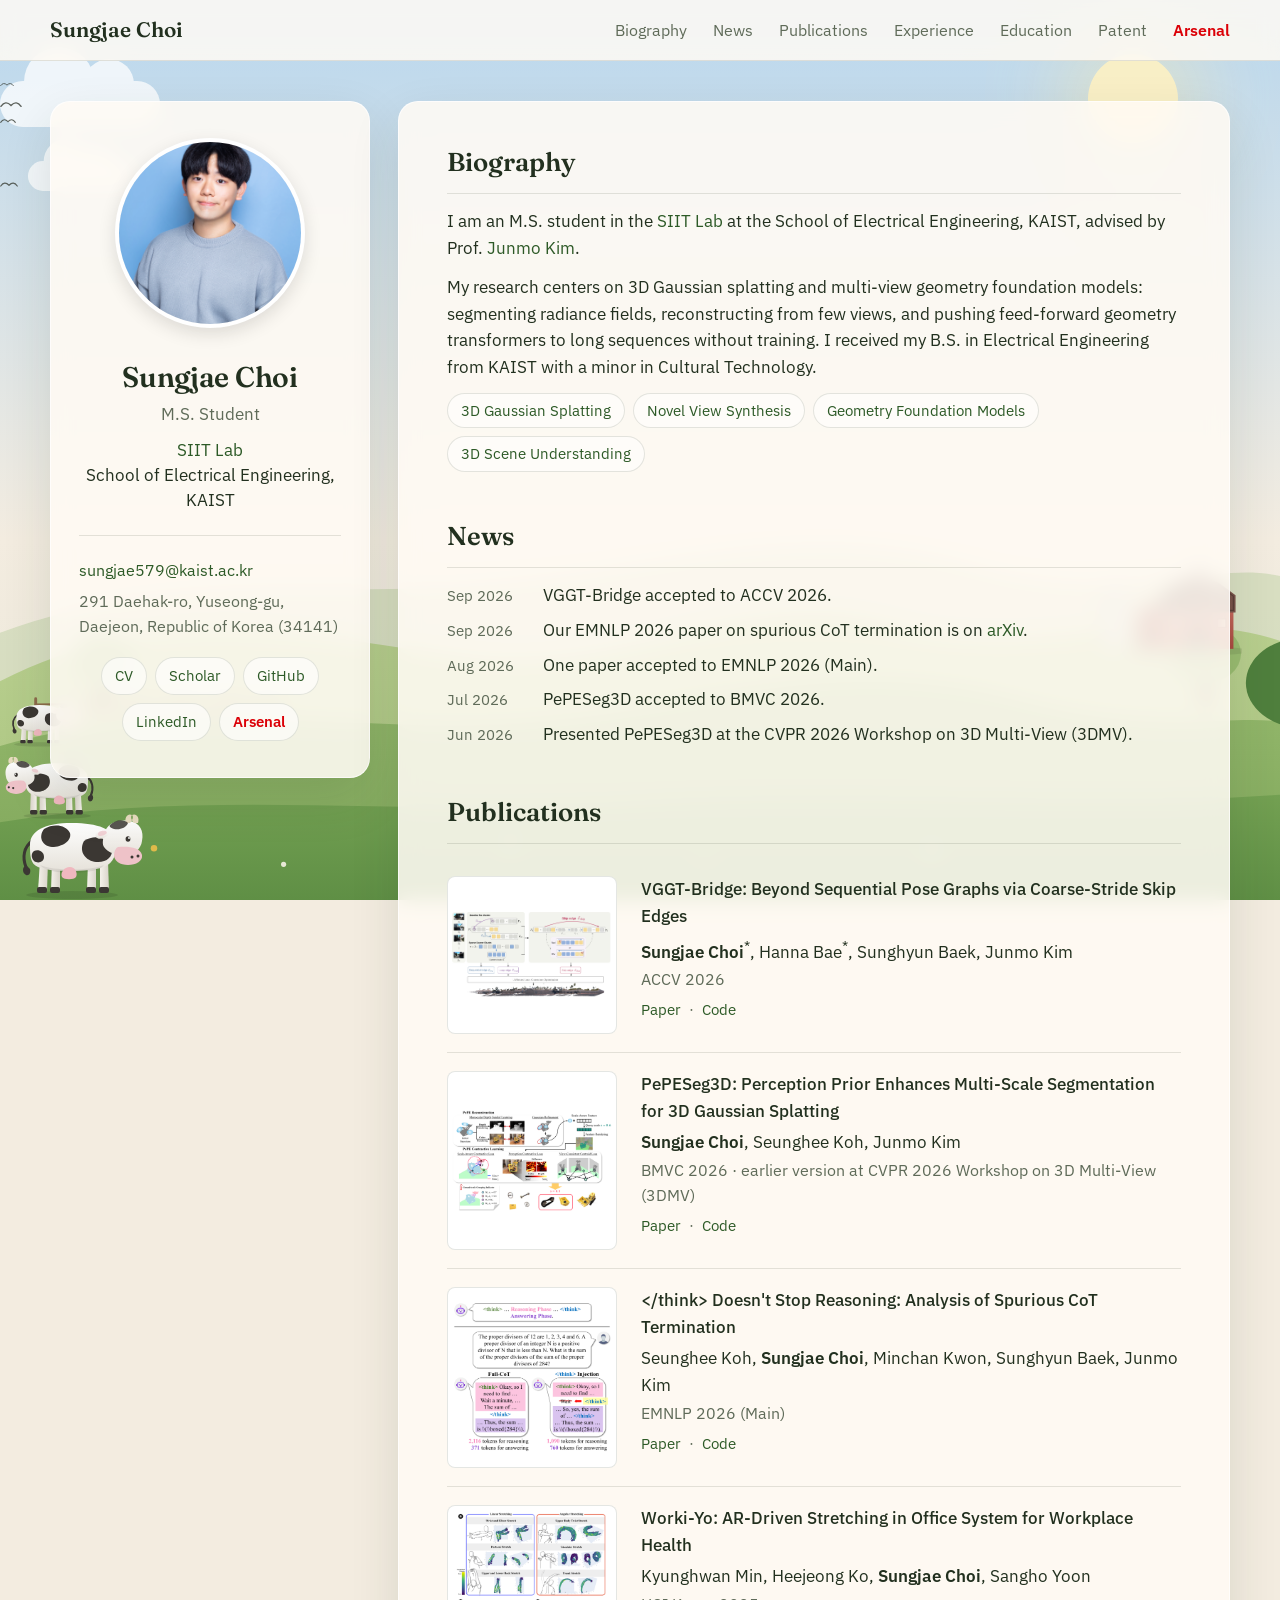
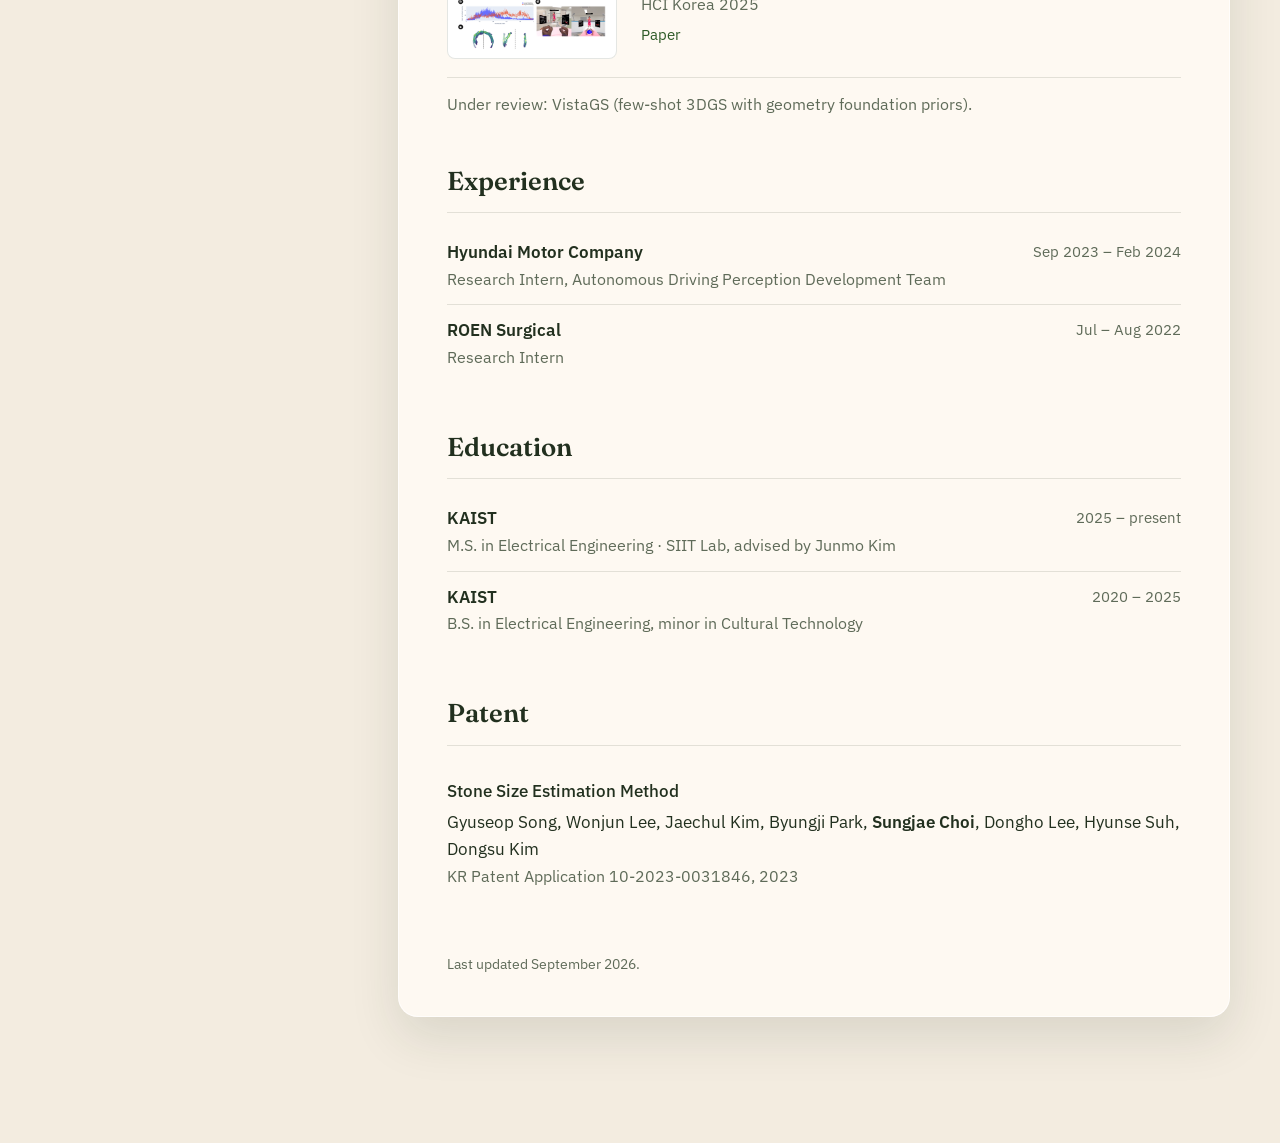
==== commit 201f828d: "Add files via upload" ====
--- a/index.html
+++ b/index.html
@@ -45,6 +45,7 @@
       <a href="cv.pdf">CV</a>
       <a href="https://scholar.google.com/citations?user=sRtXNC8AAAAJ&hl">Scholar</a>
       <a href="https://github.com/BeCow5X5">GitHub</a>
+      <a href="https://www.linkedin.com/in/sungjae-choi-b06b943b7/">LinkedIn</a>
       <a class="arsenal-link" href="arsenal.html">Arsenal</a>
     </div>
   </aside>
